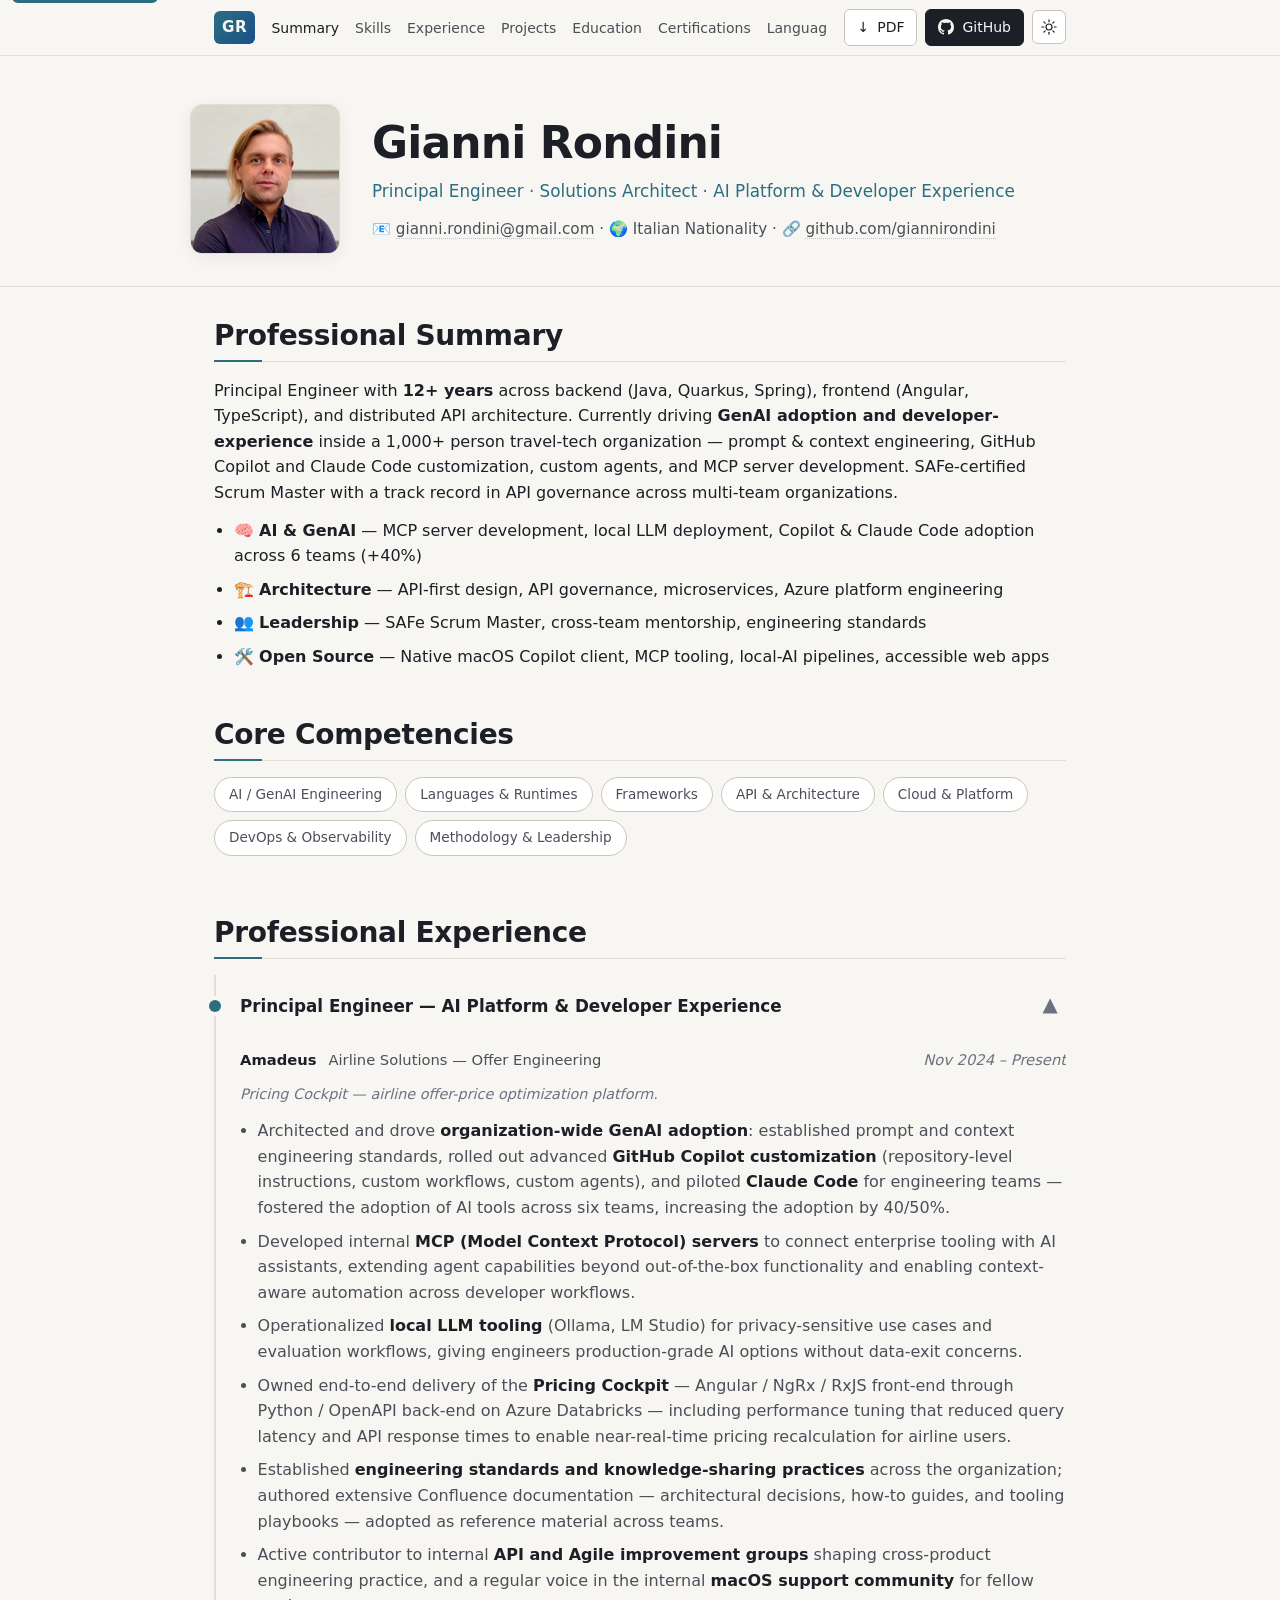
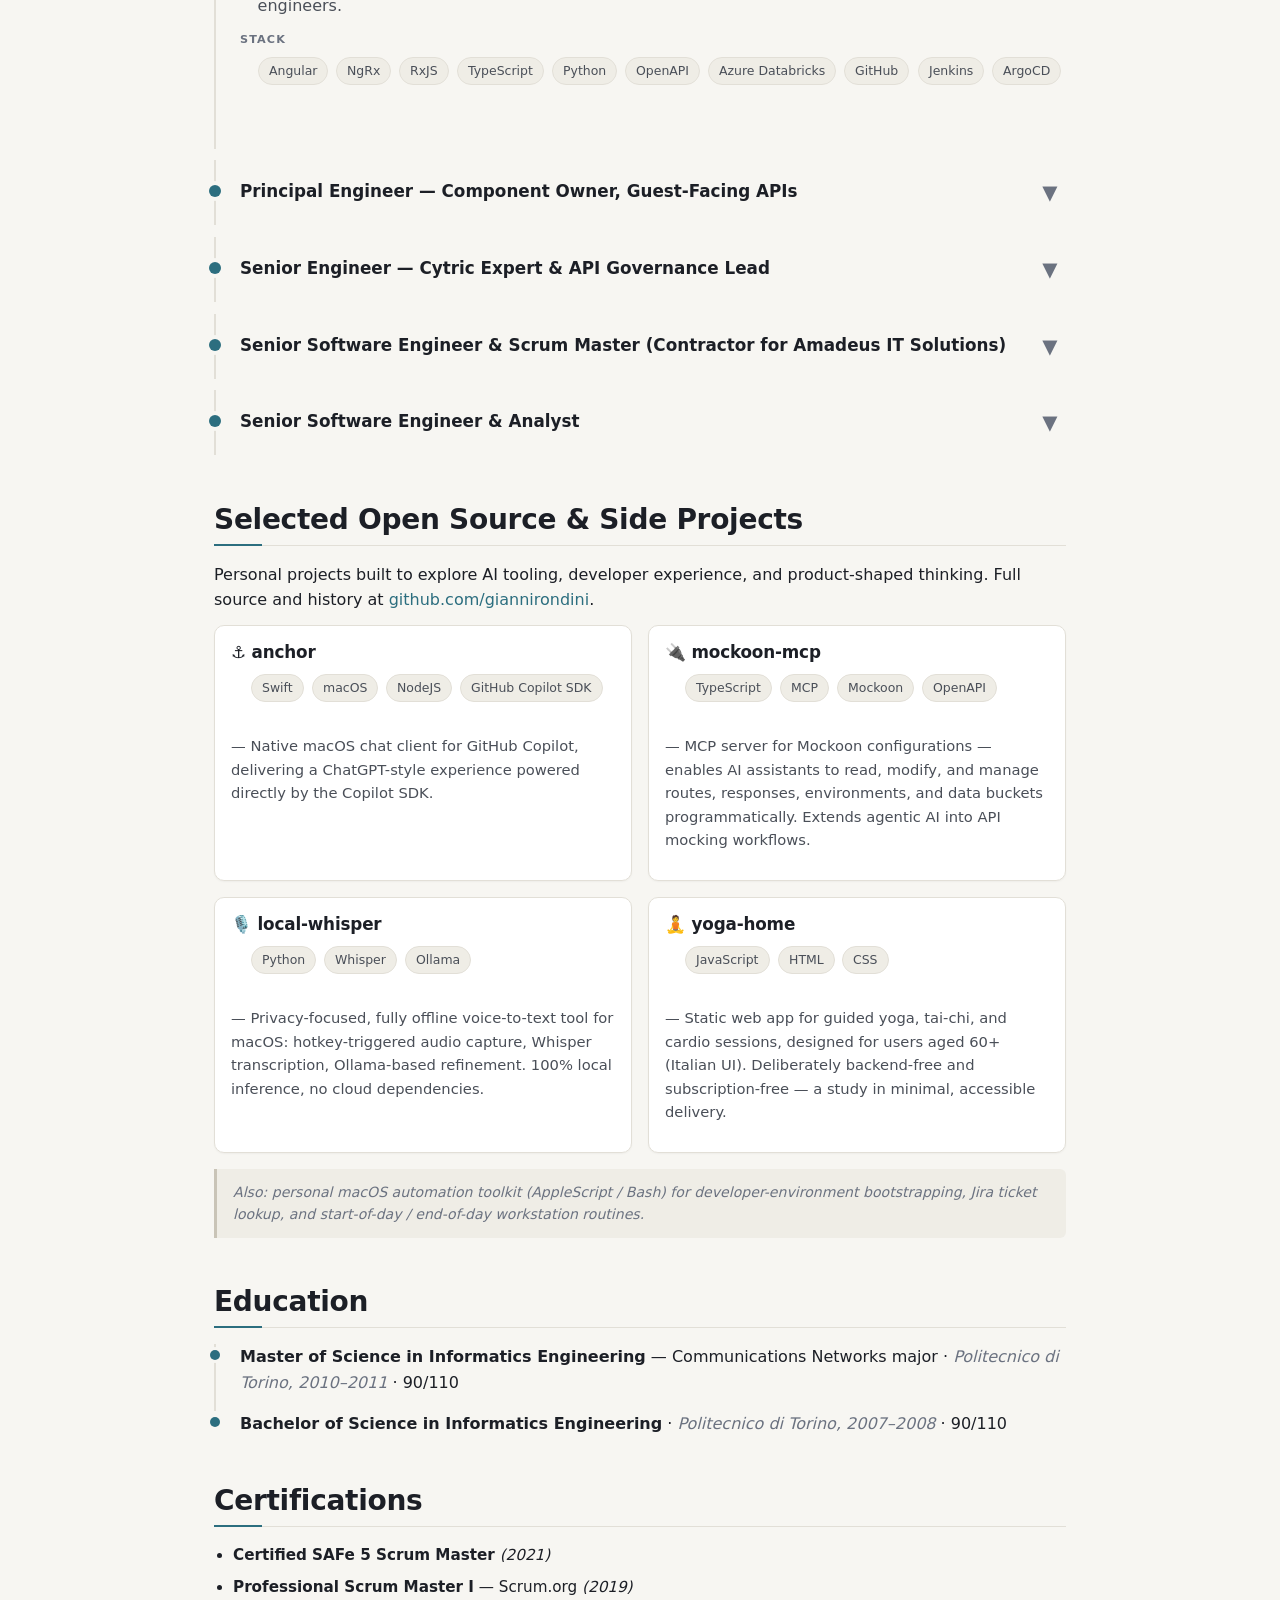
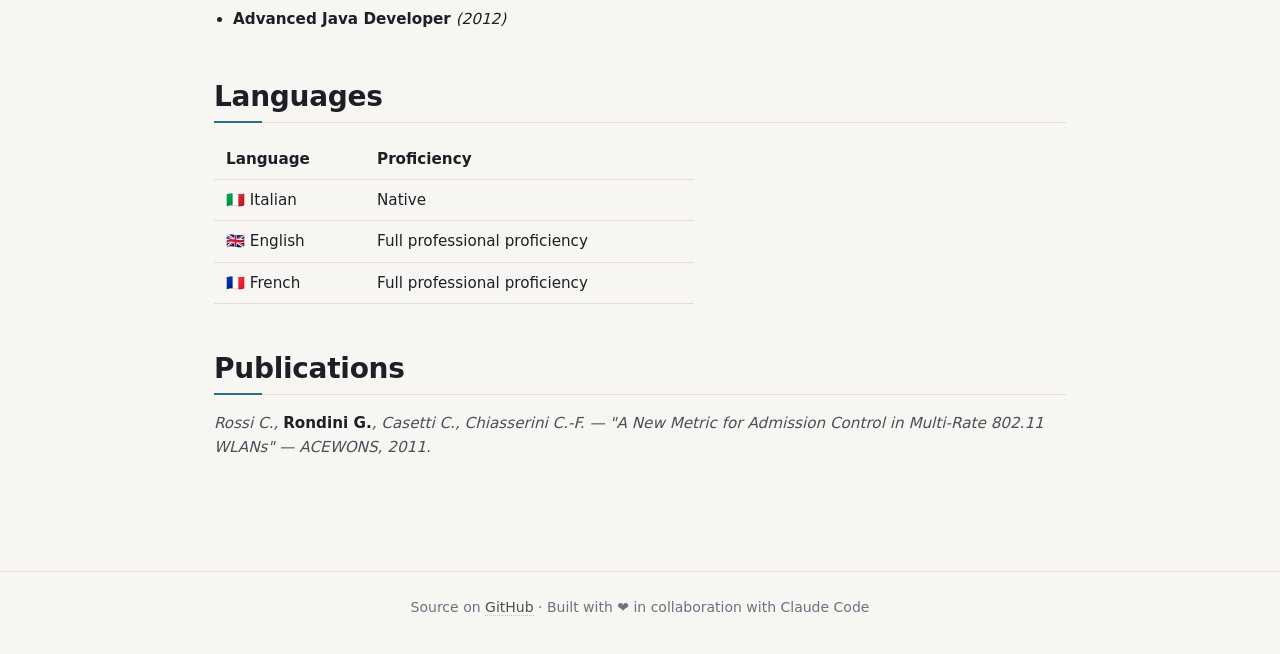
==== index.html @ d0dd5ae7 "feat(): initial commit for curriculum site" ====
<!DOCTYPE html>
<html lang="en" data-theme="light">
<head>
  <meta charset="UTF-8" />
  <meta name="viewport" content="width=device-width, initial-scale=1.0" />
  <meta name="description" content="Gianni Rondini — Principal Engineer, Solutions Architect, AI Platform & Developer Experience." />
  <title>Gianni Rondini — Principal Engineer</title>
  <link rel="icon" href="data:image/svg+xml,%3Csvg xmlns='http://www.w3.org/2000/svg' viewBox='0 0 32 32'%3E%3Cdefs%3E%3ClinearGradient id='g' x1='0' y1='0' x2='1' y2='1'%3E%3Cstop offset='0%25' stop-color='%232C6E7F'/%3E%3Cstop offset='100%25' stop-color='%231B4F8A'/%3E%3C/linearGradient%3E%3C/defs%3E%3Crect width='32' height='32' rx='6' fill='url(%23g)'/%3E%3Ctext x='50%25' y='56%25' dominant-baseline='middle' text-anchor='middle' font-family='system-ui, sans-serif' font-size='17' font-weight='600' fill='%23F7F6F2'%3EGR%3C/text%3E%3C/svg%3E" />
  <link rel="stylesheet" href="style.css" />
  <script src="vendor/marked.min.js" defer></script>
  <script src="main.js" type="module" defer></script>
</head>
<body>
  <a class="skip-link" href="#cv">Skip to content</a>

  <nav class="topnav" aria-label="Primary">
    <div class="topnav__inner">
      <a class="topnav__brand" href="#top" aria-label="Top of page">GR</a>
      <ul class="topnav__links" id="navLinks" role="list"></ul>
      <div class="topnav__actions">
        <a class="btn btn--ghost" id="downloadPdf" href="pdf/Gianni-Rondini-CV.pdf" download>
          <span aria-hidden="true">↓</span>
          <span>PDF</span>
        </a>
        <a class="btn btn--github" href="https://github.com/giannirondini" target="_blank" rel="noopener noreferrer" aria-label="GitHub profile">
          <svg viewBox="0 0 16 16" width="16" height="16" aria-hidden="true" focusable="false">
            <path fill="currentColor" d="M8 0C3.58 0 0 3.58 0 8a8 8 0 0 0 5.47 7.59c.4.07.55-.17.55-.38 0-.19-.01-.82-.01-1.49-2.01.37-2.53-.49-2.69-.94-.09-.23-.48-.94-.82-1.13-.28-.15-.68-.52-.01-.53.63-.01 1.08.58 1.23.82.72 1.21 1.87.87 2.33.66.07-.52.28-.87.51-1.07-1.78-.2-3.64-.89-3.64-3.95 0-.87.31-1.59.82-2.15-.08-.2-.36-1.02.08-2.12 0 0 .67-.21 2.2.82.64-.18 1.32-.27 2-.27.68 0 1.36.09 2 .27 1.53-1.04 2.2-.82 2.2-.82.44 1.1.16 1.92.08 2.12.51.56.82 1.27.82 2.15 0 3.07-1.87 3.75-3.65 3.95.29.25.54.73.54 1.48 0 1.07-.01 1.93-.01 2.2 0 .21.15.46.55.38A8.012 8.012 0 0 0 16 8c0-4.42-3.58-8-8-8z"/>
          </svg>
          <span>GitHub</span>
        </a>
        <button class="btn btn--icon" id="themeToggle" type="button" aria-label="Toggle dark mode" aria-pressed="false">
          <svg class="icon icon--sun" viewBox="0 0 24 24" width="18" height="18" aria-hidden="true" focusable="false">
            <circle cx="12" cy="12" r="4" fill="none" stroke="currentColor" stroke-width="1.6"/>
            <g stroke="currentColor" stroke-width="1.6" stroke-linecap="round">
              <line x1="12" y1="2.5" x2="12" y2="5"/>
              <line x1="12" y1="19" x2="12" y2="21.5"/>
              <line x1="2.5" y1="12" x2="5" y2="12"/>
              <line x1="19" y1="12" x2="21.5" y2="12"/>
              <line x1="5.2" y1="5.2" x2="6.9" y2="6.9"/>
              <line x1="17.1" y1="17.1" x2="18.8" y2="18.8"/>
              <line x1="5.2" y1="18.8" x2="6.9" y2="17.1"/>
              <line x1="17.1" y1="6.9" x2="18.8" y2="5.2"/>
            </g>
          </svg>
          <svg class="icon icon--moon" viewBox="0 0 24 24" width="18" height="18" aria-hidden="true" focusable="false">
            <path fill="none" stroke="currentColor" stroke-width="1.6" stroke-linejoin="round" d="M20.5 14.5A8 8 0 0 1 9.5 3.5a8.5 8.5 0 1 0 11 11z"/>
          </svg>
        </button>
      </div>
    </div>
  </nav>

  <header class="hero" id="top">
    <div class="hero__inner">
      <div class="hero__photo">
        <img src="assets/me.jpg" alt="Portrait of Gianni Rondini" width="240" height="240" />
      </div>
      <div class="hero__text">
        <h1 class="hero__name" id="heroName">Gianni Rondini</h1>
        <p class="hero__title" id="heroTitle"></p>
        <p class="hero__contacts" id="heroContacts"></p>
      </div>
    </div>
  </header>

  <main id="cv" class="cv" aria-busy="true">
    <p class="cv__loading">Loading CV…</p>
  </main>

  <footer class="footer">
    <p>
      Source on
      <a href="https://github.com/giannirondini/curriculum" target="_blank" rel="noopener noreferrer">GitHub</a>
       · Built with ❤️ in collaboration with Claude Code
    </p>
  </footer>
</body>
</html>
---- style.css ----
/* =====================================================================
   Tokens
   ===================================================================== */
:root {
  --bg: #F7F6F2;
  --bg-elev: #FFFFFF;
  --bg-soft: #EFEDE6;
  --text: #1C1F26;
  --text-muted: #6B7280;
  --text-soft: #4A4F58;
  --accent: #2C6E7F;
  --accent-soft: #DDE9EC;
  --border: #E2DFD7;
  --border-strong: #C9C4B7;
  --shadow-sm: 0 1px 2px rgba(28, 31, 38, 0.04);
  --shadow-md: 0 4px 16px rgba(28, 31, 38, 0.06);

  --radius-sm: 6px;
  --radius-md: 10px;
  --radius-lg: 14px;
  --radius-photo: 12px;

  --space-1: 4px;
  --space-2: 8px;
  --space-3: 12px;
  --space-4: 16px;
  --space-5: 24px;
  --space-6: 32px;
  --space-7: 48px;
  --space-8: 64px;

  --font-sans: ui-sans-serif, system-ui, -apple-system, "Segoe UI", Roboto, "Helvetica Neue", Arial, sans-serif;
  --font-mono: ui-monospace, "SF Mono", "JetBrains Mono", Menlo, Consolas, monospace;

  --measure: 68ch;
  --content-max: 900px;
  --nav-height: 56px;

  --motion-distance: 12px;
  --motion-duration: 480ms;
  --motion-ease: cubic-bezier(0.22, 1, 0.36, 1);

  --brand-gradient: linear-gradient(135deg, #2C6E7F 0%, #1B4F8A 100%);
}

[data-theme="dark"] {
  --bg: #14181F;
  --bg-elev: #1C2129;
  --bg-soft: #20262F;
  --text: #E8E6E0;
  --text-muted: #8C95A3;
  --text-soft: #B5BAC2;
  --accent: #3FA0B8;
  --accent-soft: #1E3A42;
  --border: #2A3038;
  --border-strong: #3A4150;
  --shadow-sm: 0 1px 2px rgba(0, 0, 0, 0.3);
  --shadow-md: 0 4px 16px rgba(0, 0, 0, 0.35);

  --brand-gradient: linear-gradient(135deg, #3FA0B8 0%, #2D5FA8 100%);
}

/* =====================================================================
   Reset & base
   ===================================================================== */
*,
*::before,
*::after {
  box-sizing: border-box;
}

html {
  scroll-behavior: smooth;
  scroll-padding-top: calc(var(--nav-height) + var(--space-3));
}

body {
  margin: 0;
  background: var(--bg);
  color: var(--text);
  font-family: var(--font-sans);
  font-size: 16px;
  line-height: 1.6;
  -webkit-font-smoothing: antialiased;
  text-rendering: optimizeLegibility;
}

img {
  max-width: 100%;
  height: auto;
  display: block;
}

a {
  color: var(--accent);
  text-decoration: none;
  border-bottom: 1px solid transparent;
  transition: border-color 160ms ease, color 160ms ease;
}

a:hover {
  border-bottom-color: var(--accent);
}

a:focus-visible,
button:focus-visible {
  outline: 2px solid var(--accent);
  outline-offset: 3px;
  border-radius: 3px;
}

h1, h2, h3, h4 {
  font-weight: 650;
  line-height: 1.2;
  letter-spacing: -0.01em;
  color: var(--text);
  margin: 0;
}

h2 { font-size: clamp(1.4rem, 1.1rem + 1vw, 1.75rem); }
h3 { font-size: clamp(1.1rem, 1rem + 0.4vw, 1.25rem); }

p { margin: 0 0 var(--space-3); }

code {
  font-family: var(--font-mono);
  font-size: 0.9em;
  background: var(--bg-soft);
  padding: 1px 5px;
  border-radius: 4px;
}

hr {
  border: 0;
  border-top: 1px solid var(--border);
  margin: var(--space-6) 0;
}

.skip-link {
  position: absolute;
  top: -40px;
  left: var(--space-3);
  background: var(--accent);
  color: var(--bg-elev);
  padding: var(--space-2) var(--space-3);
  border-radius: var(--radius-sm);
  z-index: 1000;
}

.skip-link:focus {
  top: var(--space-2);
}

/* =====================================================================
   Buttons
   ===================================================================== */
.btn {
  display: inline-flex;
  align-items: center;
  gap: var(--space-2);
  padding: 6px 12px;
  font: inherit;
  font-size: 0.875rem;
  font-weight: 500;
  border-radius: var(--radius-sm);
  border: 1px solid var(--border-strong);
  background: var(--bg-elev);
  color: var(--text);
  cursor: pointer;
  transition: background 160ms ease, border-color 160ms ease, color 160ms ease;
}

.btn:hover {
  border-color: var(--accent);
  color: var(--accent);
  border-bottom-color: var(--accent);
}

.btn--github {
  background: var(--text);
  color: var(--bg);
  border-color: var(--text);
}

.btn--github:hover {
  background: var(--accent);
  border-color: var(--accent);
  color: var(--bg-elev);
}

.btn--icon {
  padding: 6px;
  width: 34px;
  height: 34px;
  justify-content: center;
}

.btn--icon .icon--moon { display: none; }
[data-theme="dark"] .btn--icon .icon--sun { display: none; }
[data-theme="dark"] .btn--icon .icon--moon { display: block; }

/* =====================================================================
   Top nav
   ===================================================================== */
.topnav {
  position: sticky;
  top: 0;
  z-index: 100;
  background: color-mix(in srgb, var(--bg) 88%, transparent);
  backdrop-filter: saturate(140%) blur(10px);
  -webkit-backdrop-filter: saturate(140%) blur(10px);
  border-bottom: 1px solid var(--border);
  height: var(--nav-height);
}

.topnav__inner {
  max-width: var(--content-max);
  margin: 0 auto;
  padding: 0 var(--space-5);
  height: 100%;
  display: flex;
  align-items: center;
  gap: var(--space-4);
}

.topnav__brand {
  font-weight: 700;
  font-size: 0.95rem;
  letter-spacing: 0.04em;
  color: var(--text);
  border-bottom: none;
  padding: 4px 8px;
  border-radius: var(--radius-sm);
  background: var(--brand-gradient);
  color: var(--bg);
}

.topnav__brand:hover {
  border-bottom: none;
  background: var(--text);
  color: var(--bg);
}

.topnav__links {
  list-style: none;
  display: flex;
  gap: var(--space-4);
  margin: 0;
  padding: 0;
  flex: 1;
  overflow-x: auto;
  scrollbar-width: none;
}

.topnav__links::-webkit-scrollbar { display: none; }

.topnav__links a {
  color: var(--text-soft);
  font-size: 0.875rem;
  font-weight: 500;
  white-space: nowrap;
  border-bottom: 2px solid transparent;
  padding: 4px 0;
}

.topnav__links a.is-active,
.topnav__links a:hover {
  color: var(--text);
  border-bottom-color: var(--accent);
}

.topnav__actions {
  display: flex;
  align-items: center;
  gap: var(--space-2);
}

@media (max-width: 720px) {
  .topnav__links { display: none; }
}

/* =====================================================================
   Hero
   ===================================================================== */
.hero {
  padding: var(--space-7) var(--space-5) var(--space-6);
  border-bottom: 1px solid var(--border);
}

.hero__inner {
  max-width: var(--content-max);
  margin: 0 auto;
  display: flex;
  flex-direction: column;
  gap: var(--space-5);
  align-items: flex-start;
}

.hero__photo {
  flex-shrink: 0;
}

.hero__photo img {
  width: 120px;
  height: 120px;
  object-fit: cover;
  border-radius: var(--radius-photo);
  box-shadow: var(--shadow-md);
  border: 1px solid var(--border);
}

.hero__name {
  font-size: clamp(2rem, 1.4rem + 2.4vw, 2.75rem);
  font-weight: 700;
  letter-spacing: -0.02em;
  margin: 0 0 var(--space-2);
}

.hero__title {
  font-size: 1.05rem;
  font-weight: 500;
  color: var(--accent);
  margin: 0 0 var(--space-3);
}

.hero__contacts {
  font-size: 0.95rem;
  color: var(--text-soft);
  margin: 0;
}

.hero__contacts a {
  color: var(--text-soft);
  border-bottom: 1px dotted var(--border-strong);
}

.hero__contacts a:hover {
  color: var(--accent);
  border-bottom-color: var(--accent);
}

@media (min-width: 720px) {
  .hero__inner {
    flex-direction: row;
    gap: var(--space-6);
    align-items: center;
  }
  .hero__photo img {
    width: 150px;
    height: 150px;
  }
}

/* =====================================================================
   CV main content
   ===================================================================== */
.cv {
  max-width: var(--content-max);
  margin: 0 auto;
  padding: var(--space-6) var(--space-5) var(--space-8);
}

.cv__loading,
.cv__error {
  color: var(--text-muted);
  font-style: italic;
}

.cv__error {
  color: #B23A3A;
}

.cv section {
  margin: 0 0 var(--space-7);
  scroll-margin-top: calc(var(--nav-height) + var(--space-4));
}

.cv section > h2 {
  position: relative;
  margin: 0 0 var(--space-4);
  padding-bottom: var(--space-2);
  border-bottom: 1px solid var(--border);
}

.cv section > h2::after {
  content: "";
  position: absolute;
  left: 0;
  bottom: -1px;
  width: 48px;
  height: 2px;
  background: var(--accent);
}

.cv ul {
  padding-left: 1.25em;
  margin: 0 0 var(--space-3);
}

.cv li {
  margin: 0 0 var(--space-2);
}

.cv table {
  width: 100%;
  border-collapse: collapse;
  font-size: 0.95rem;
  margin: 0 0 var(--space-4);
}

.cv th,
.cv td {
  text-align: left;
  vertical-align: top;
  padding: var(--space-2) var(--space-3);
  border-bottom: 1px solid var(--border);
}

.cv th {
  font-weight: 600;
  color: var(--text);
  white-space: nowrap;
}

/* =====================================================================
   Footer
   ===================================================================== */
.footer {
  border-top: 1px solid var(--border);
  padding: var(--space-5) var(--space-5);
  text-align: center;
  color: var(--text-muted);
  font-size: 0.875rem;
}

.footer a {
  color: var(--text-soft);
  border-bottom: 1px dotted var(--border-strong);
}

.footer a:hover {
  color: var(--accent);
  border-bottom-color: var(--accent);
}

/* =====================================================================
   Section: Experience — timeline + collapsible jobs
   ===================================================================== */
#professional-experience .job {
  position: relative;
  margin: 0 0 var(--space-3);
  padding-left: var(--space-5);
  border-left: 2px solid var(--border);
}



#professional-experience .job::before {
  content: "";
  position: absolute;
  left: -7px;
  top: 25px;
  width: 12px;
  height: 12px;
  border-radius: 50%;
  background: var(--accent);
  box-shadow: 0 0 0 4px var(--bg);
  z-index: 1;
}

.job__header {
  display: flex;
  align-items: center;
  justify-content: space-between;
  gap: var(--space-3);
  width: 100%;
  background: transparent;
  border: 0;
  padding: var(--space-2) 0;
  font: inherit;
  text-align: left;
  color: var(--text);
  cursor: pointer;
  border-radius: var(--radius-sm);
}

.job__header:hover .job__title {
  color: var(--accent);
}

.job__title {
  font-size: 1.05rem;
  font-weight: 650;
  line-height: 1.3;
  transition: color 160ms ease;
}

.job__caret {
  display: inline-flex;
  align-items: center;
  justify-content: center;
  flex-shrink: 0;
  color: var(--text-muted);
  font-size: 1.9rem;
  min-width: 32px;
  min-height: 32px;
  transition: transform 220ms var(--motion-ease), color 160ms ease;
}

.job__header:hover .job__caret {
  color: var(--accent);
}

.job[aria-expanded="true"] .job__caret {
  transform: rotate(180deg);
}

.job__body {
  overflow: hidden;
  max-height: 0;
  opacity: 0;
  transition: max-height 280ms var(--motion-ease), opacity 200ms ease;
}

.job[aria-expanded="true"] .job__body {
  max-height: 4000px;
  opacity: 1;
  transition: max-height 480ms var(--motion-ease), opacity 280ms ease 80ms;
}

.job__meta {
  display: flex;
  flex-wrap: wrap;
  align-items: baseline;
  gap: var(--space-1) var(--space-3);
  font-size: 0.92rem;
  color: var(--text-soft);
  margin: var(--space-2) 0 var(--space-3);
}

.job__company {
  font-weight: 650;
  color: var(--text);
}

.job__team {
  color: var(--text-soft);
}

.job__dates {
  font-style: italic;
  color: var(--text-muted);
  margin-left: auto;
}

.job__descriptor {
  font-size: 0.9rem;
  color: var(--text-muted);
  margin: 0 0 var(--space-3);
}

.job__body ul {
  margin: 0 0 var(--space-3);
  padding-left: 1.1em;
}

.job__body li {
  margin: 0 0 var(--space-2);
  color: var(--text-soft);
}

.job__body li strong {
  color: var(--text);
}

.job__stack {
  margin: var(--space-3) 0 0;
  display: flex;
  flex-wrap: wrap;
  gap: var(--space-2);
  align-items: center;
}

.job__stack-label {
  font-size: 0.7rem;
  font-weight: 700;
  letter-spacing: 0.1em;
  text-transform: uppercase;
  color: var(--text-muted);
}

@media (max-width: 540px) {
  .job__dates {
    margin-left: 0;
    width: 100%;
  }
}

/* =====================================================================
   Chips
   ===================================================================== */
.chips {
  list-style: none;
  padding: 0;
  margin: 0;
  display: flex;
  flex-wrap: wrap;
  gap: var(--space-2);
}

.chip {
  display: inline-block;
  padding: 3px 10px;
  font-size: 0.78rem;
  background: var(--bg-soft);
  color: var(--text-soft);
  border: 1px solid var(--border);
  border-radius: 100px;
  white-space: nowrap;
  transition:
    background 180ms ease,
    color 180ms ease,
    border-color 180ms ease,
    opacity 220ms ease,
    transform 220ms var(--motion-ease);
}

.chip.is-highlighted {
  background: var(--accent);
  color: var(--bg-elev);
  border-color: var(--accent);
  transform: translateY(-1px);
  box-shadow: 0 2px 6px color-mix(in srgb, var(--accent) 40%, transparent);
}

.chip.is-dimmed {
  opacity: 0.32;
}

/* =====================================================================
   Section: Skills (Core Competencies)
   ===================================================================== */
.skills__categories {
  display: flex;
  flex-wrap: wrap;
  gap: var(--space-2);
  margin: 0 0 var(--space-3);
}

.skills.has-active-group .skills__categories {
  margin: 0 0 var(--space-5);
  padding-bottom: var(--space-4);
  border-bottom: 1px dashed var(--border);
}

.cat-chip {
  font: inherit;
  font-size: 0.85rem;
  font-weight: 500;
  padding: 6px 14px;
  border-radius: 100px;
  background: var(--bg-elev);
  color: var(--text-soft);
  border: 1px solid var(--border-strong);
  cursor: pointer;
  transition:
    background 160ms ease,
    color 160ms ease,
    border-color 160ms ease,
    transform 160ms var(--motion-ease);
}

.cat-chip:hover {
  border-color: var(--accent);
  color: var(--accent);
  transform: translateY(-1px);
}

.cat-chip.is-active {
  background: var(--accent);
  color: var(--bg-elev);
  border-color: var(--accent);
}

.skills__groups {
  display: flex;
  flex-direction: column;
  gap: var(--space-4);
}

.skill-group {
  display: none;
}

.skill-group.is-shown {
  display: block;
}

@media (prefers-reduced-motion: no-preference) {
  .skill-group.is-shown {
    animation: skillGroupReveal 220ms var(--motion-ease) both;
  }

  @keyframes skillGroupReveal {
    from { opacity: 0; transform: translateY(6px); }
    to   { opacity: 1; transform: translateY(0); }
  }
}

.skill-group__name {
  font-size: 0.78rem;
  font-weight: 700;
  letter-spacing: 0.08em;
  color: var(--text-muted);
  text-transform: uppercase;
  margin: 0 0 var(--space-2);
}

/* =====================================================================
   Section: Projects
   ===================================================================== */
.projects {
  display: grid;
  grid-template-columns: 1fr;
  gap: var(--space-4);
}

@media (min-width: 720px) {
  .projects {
    grid-template-columns: 1fr 1fr;
  }
}

.project {
  background: var(--bg-elev);
  border: 1px solid var(--border);
  border-radius: var(--radius-md);
  padding: var(--space-4);
  box-shadow: var(--shadow-sm);
  display: flex;
  flex-direction: column;
  gap: var(--space-3);
  transition:
    border-color 200ms ease,
    transform 220ms var(--motion-ease),
    box-shadow 220ms ease;
}

.project:hover {
  border-color: var(--accent);
  transform: translateY(-2px);
  box-shadow: var(--shadow-md);
}

.project__name {
  margin: 0;
  font-size: 1.05rem;
}

.project__name a {
  color: var(--text);
  border-bottom: 1px solid transparent;
}

.project__name a:hover {
  color: var(--accent);
  border-bottom-color: var(--accent);
}

.chips--project {
  margin: 0;
}

.project__desc {
  font-size: 0.92rem;
  color: var(--text-soft);
  margin: 0;
}

.projects__footnote {
  margin-top: var(--space-4);
  font-size: 0.88rem;
  color: var(--text-muted);
  padding: var(--space-3) var(--space-4);
  background: var(--bg-soft);
  border-left: 3px solid var(--border-strong);
  border-radius: 0 var(--radius-sm) var(--radius-sm) 0;
}

/* =====================================================================
   Section: Education — timeline
   ===================================================================== */
.edu-list {
  display: flex;
  flex-direction: column;
}

.edu-entry {
  position: relative;
  padding-left: var(--space-5);
  padding-bottom: var(--space-4);
  border-left: 2px solid var(--border);
}

.edu-entry:last-child {
  border-left-color: transparent;
  padding-bottom: 0;
}

.edu-entry::before {
  content: "";
  position: absolute;
  left: -6px;
  top: 6px;
  width: 10px;
  height: 10px;
  border-radius: 50%;
  background: var(--accent);
  box-shadow: 0 0 0 3px var(--bg);
}

.edu-entry strong {
  color: var(--text);
}

.edu-entry em {
  color: var(--text-muted);
}

/* =====================================================================
   Section: Languages, Certifications, Publications — light styling
   ===================================================================== */
#languages table {
  max-width: 480px;
}

#certifications ul,
#publications {
  font-size: 0.95rem;
}

#publications p {
  color: var(--text-soft);
  font-style: italic;
}

#publications strong {
  color: var(--text);
  font-style: normal;
}

/* =====================================================================
   Reveal animations
   ===================================================================== */
@media (prefers-reduced-motion: no-preference) {
  .is-offscreen {
    opacity: 0;
    transform: translateY(var(--motion-distance));
    will-change: opacity, transform;
  }

  .is-offscreen.is-visible {
    opacity: 1;
    transform: translateY(0);
    transition:
      opacity var(--motion-duration) var(--motion-ease),
      transform var(--motion-duration) var(--motion-ease);
  }

  /* Hero stagger — pure CSS, runs once on first paint */
  .hero__photo,
  .hero__text > * {
    animation: heroFadeIn 600ms var(--motion-ease) backwards;
  }
  .hero__photo {
    animation-delay: 0ms;
  }
  .hero__text > *:nth-child(1) {
    animation-delay: 80ms;
  }
  .hero__text > *:nth-child(2) {
    animation-delay: 160ms;
  }
  .hero__text > *:nth-child(3) {
    animation-delay: 240ms;
  }

  @keyframes heroFadeIn {
    from {
      opacity: 0;
      transform: translateY(var(--motion-distance));
    }
    to {
      opacity: 1;
      transform: translateY(0);
    }
  }
}

/* =====================================================================
   Print
   ===================================================================== */
@media print {
  :root {
    --bg: #ffffff;
    --bg-elev: #ffffff;
    --bg-soft: #f4f4f2;
    --text: #000000;
    --text-soft: #1a1a1a;
    --text-muted: #555555;
    --accent: #2c6e7f;
    --border: #dddddd;
    --border-strong: #bbbbbb;
    --shadow-sm: none;
    --shadow-md: none;
  }

  html {
    scroll-behavior: auto;
  }

  body {
    font-size: 10.5pt;
    background: #fff;
  }

  .topnav,
  .footer,
  .skip-link,
  .job__caret,
  .skills__categories {
    display: none !important;
  }

  /* Force-show all skill groups for print */
  .skill-group {
    display: block !important;
  }

  .hero {
    padding: 0 0 var(--space-3);
    border-bottom: 1px solid var(--border);
  }

  .hero__inner {
    flex-direction: row !important;
    align-items: center;
    gap: var(--space-4);
  }

  .hero__photo img {
    width: 90px;
    height: 90px;
  }

  .cv {
    padding: var(--space-4) 0 0;
    max-width: none;
  }

  .cv section {
    margin-bottom: var(--space-4);
    page-break-inside: avoid;
  }

  /* Force-expand every job for print */
  .job,
  #professional-experience .job {
    border-left: 0 !important;
    padding-left: 0 !important;
    margin: 0 0 var(--space-3) !important;
    page-break-inside: avoid;
  }

  .job::before {
    display: none !important;
  }

  .job__body {
    max-height: none !important;
    opacity: 1 !important;
    overflow: visible !important;
  }

  .projects {
    grid-template-columns: 1fr 1fr;
    gap: var(--space-3);
  }

  .project {
    padding: var(--space-3);
    box-shadow: none;
    page-break-inside: avoid;
  }

  .edu-entry {
    border-left: 0 !important;
    padding-left: 0 !important;
  }

  .edu-entry::before {
    display: none !important;
  }

  .chip {
    background: transparent;
    border-color: var(--border);
    color: var(--text-soft);
  }

  /* Disable all reveal animation states for print */
  .is-offscreen,
  .is-hero-stagger,
  .hero__photo,
  .hero__text > * {
    opacity: 1 !important;
    transform: none !important;
    animation: none !important;
  }

  a {
    color: inherit;
    text-decoration: none;
    border-bottom: none;
  }
}
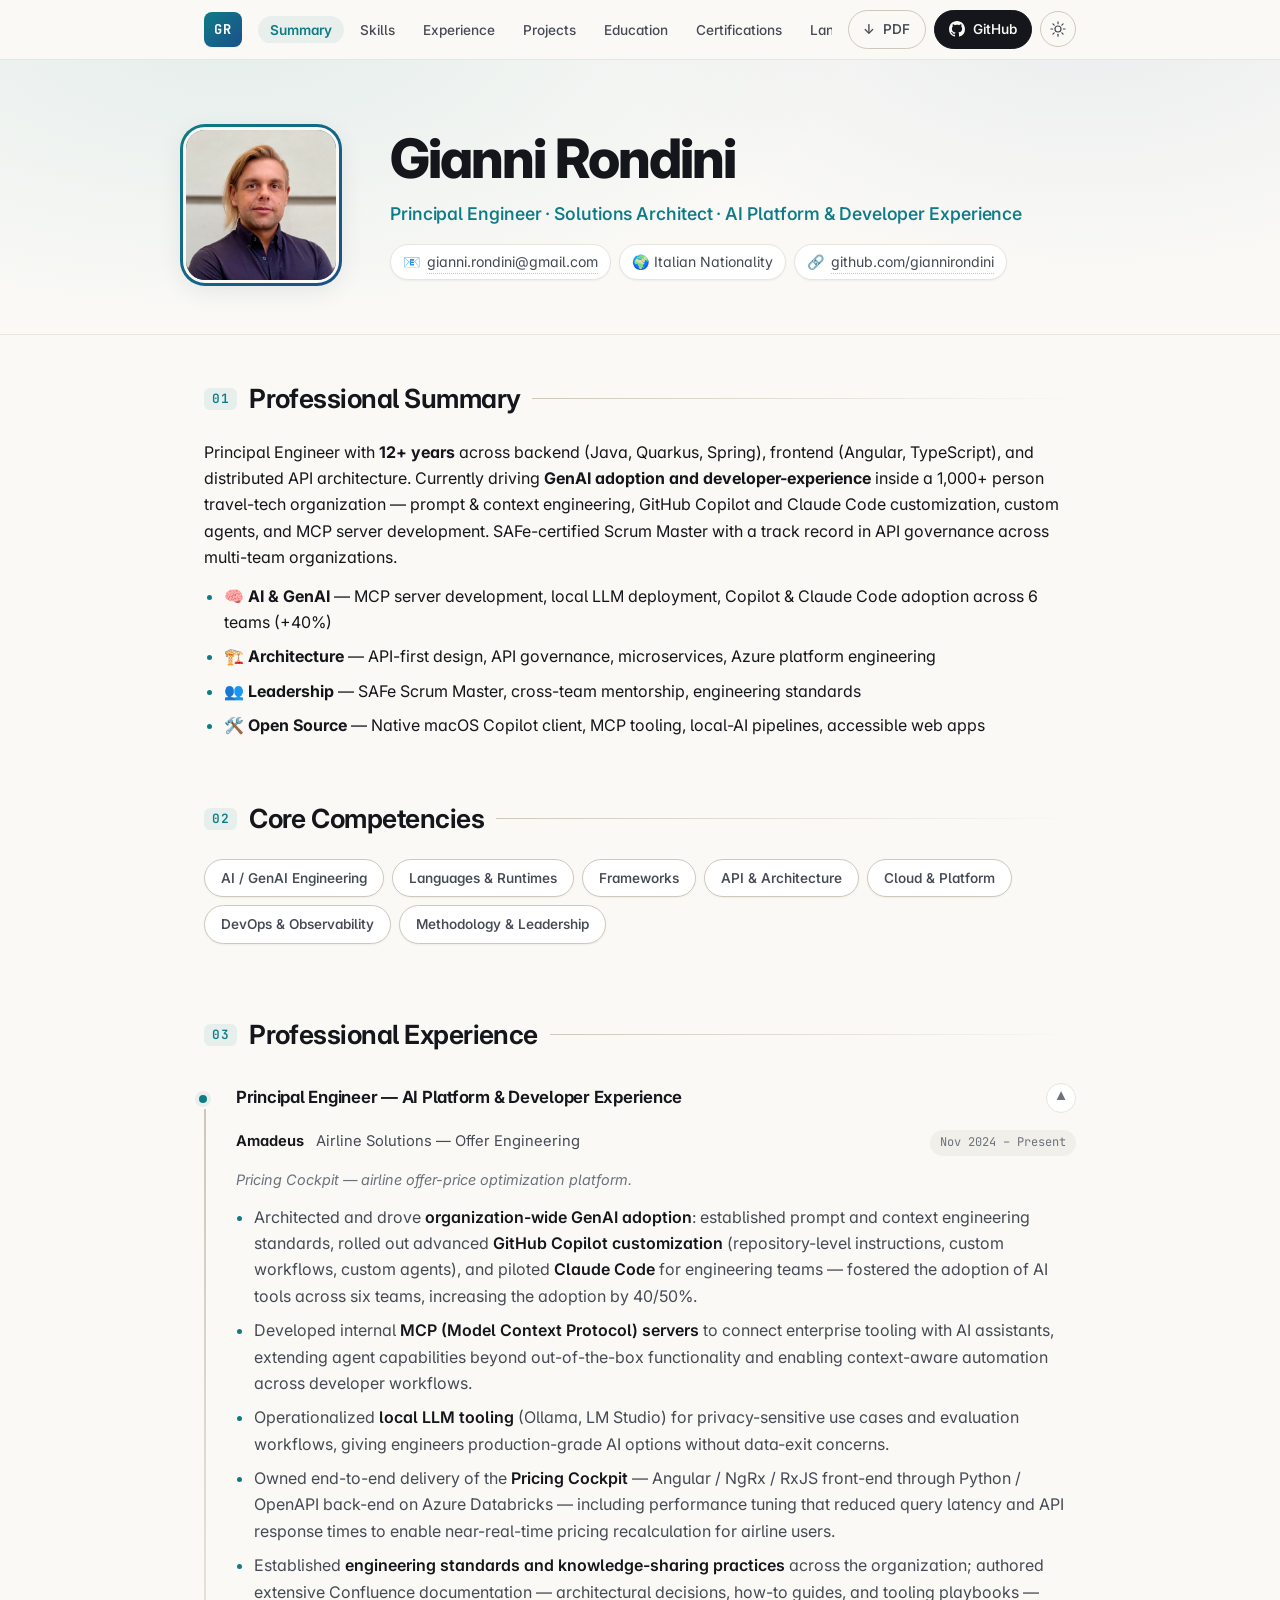
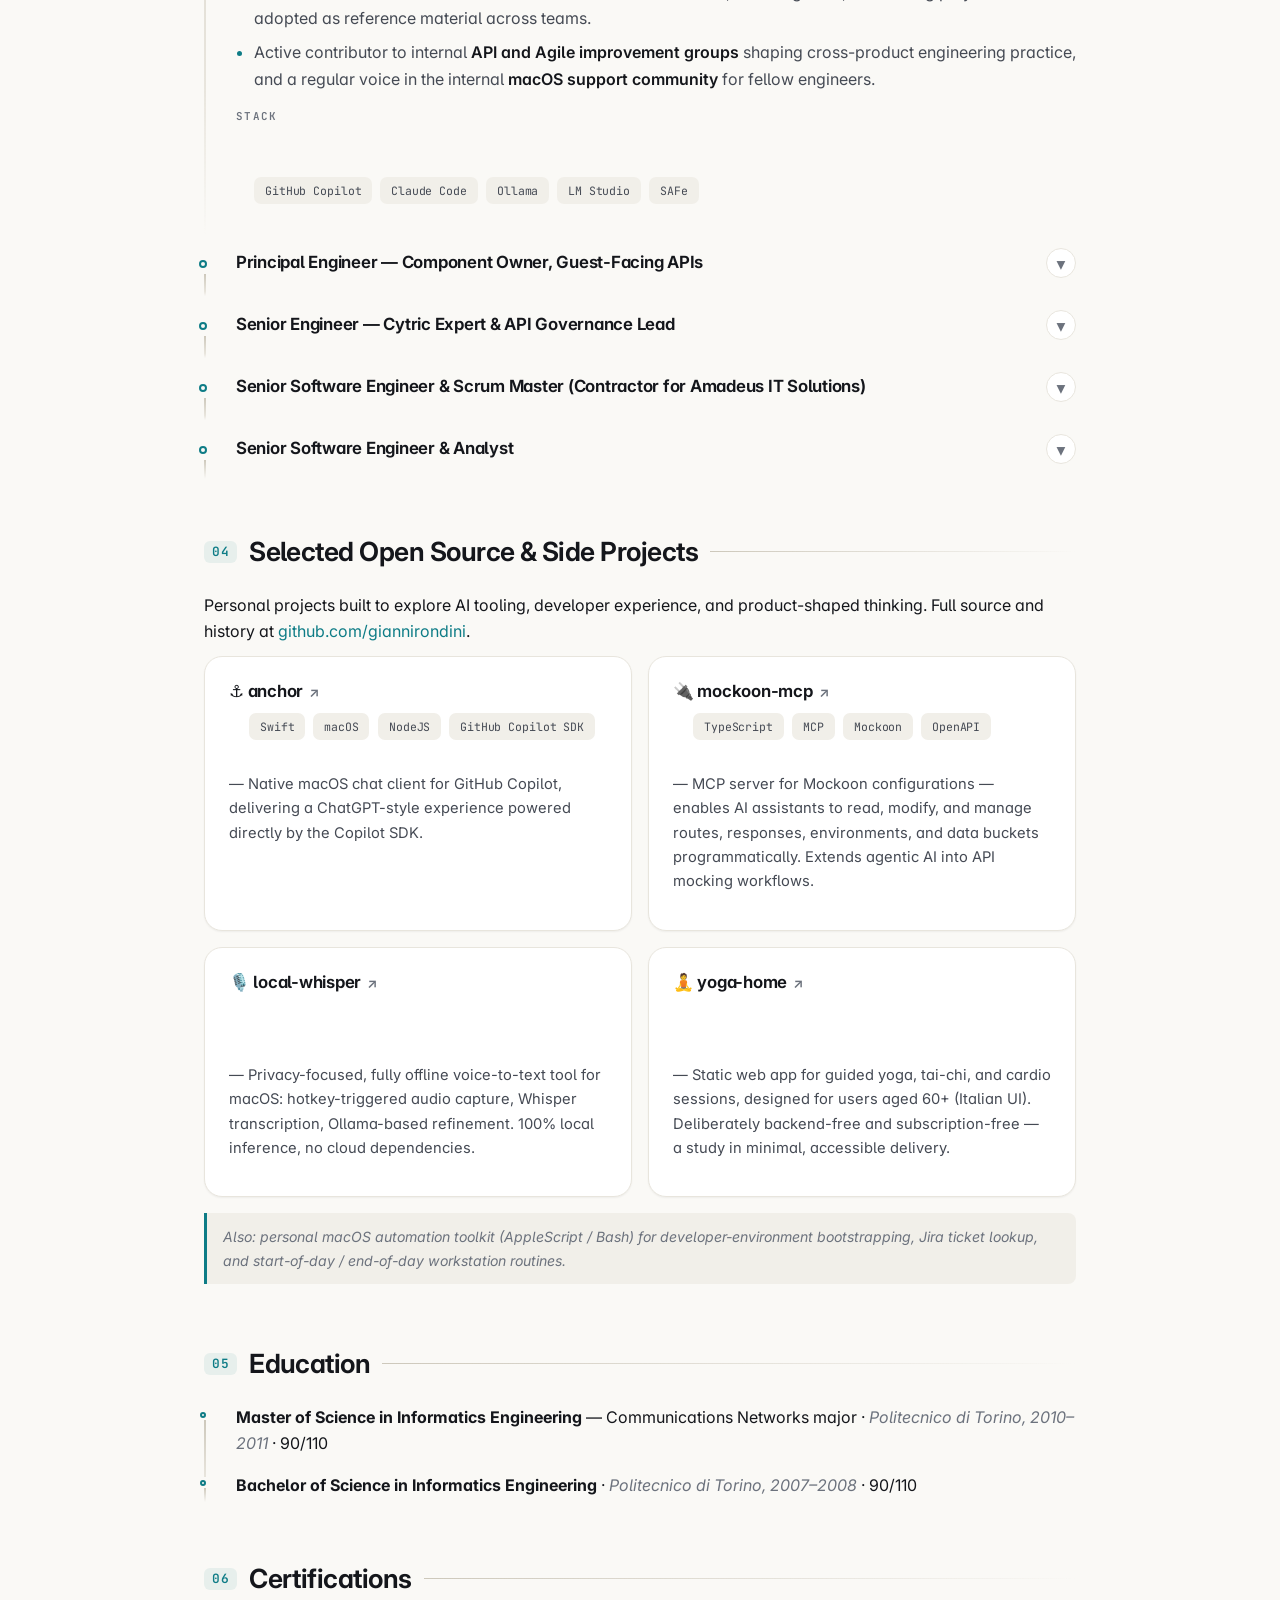
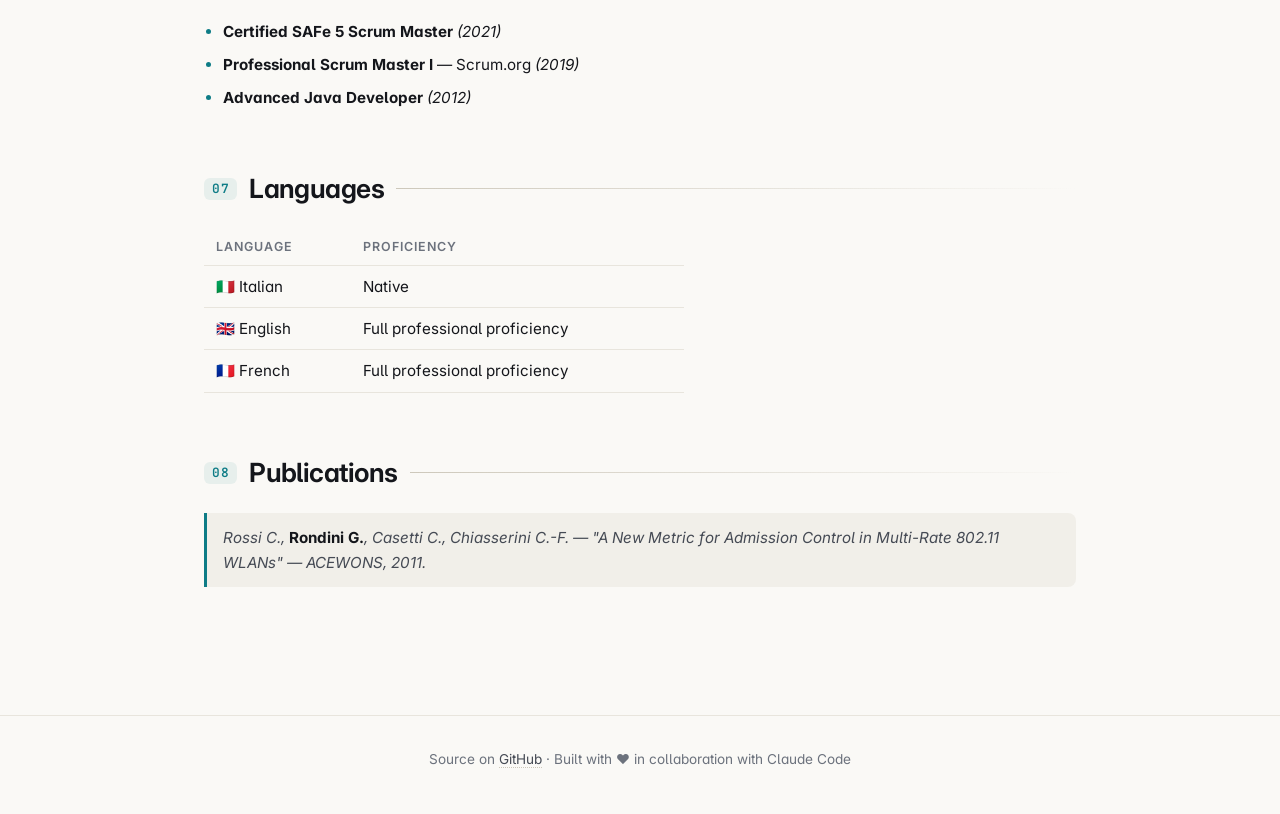
==== commit 1fc6444b: "feat(): visual revamp — modern minimal restyle - Typography: Inter (body/headings) + JetBrains Mono " ====
--- a/index.html
+++ b/index.html
@@ -6,6 +6,9 @@
   <meta name="description" content="Gianni Rondini — Principal Engineer, Solutions Architect, AI Platform & Developer Experience." />
   <title>Gianni Rondini — Principal Engineer</title>
   <link rel="icon" href="data:image/svg+xml,%3Csvg xmlns='http://www.w3.org/2000/svg' viewBox='0 0 32 32'%3E%3Cdefs%3E%3ClinearGradient id='g' x1='0' y1='0' x2='1' y2='1'%3E%3Cstop offset='0%25' stop-color='%232C6E7F'/%3E%3Cstop offset='100%25' stop-color='%231B4F8A'/%3E%3C/linearGradient%3E%3C/defs%3E%3Crect width='32' height='32' rx='6' fill='url(%23g)'/%3E%3Ctext x='50%25' y='56%25' dominant-baseline='middle' text-anchor='middle' font-family='system-ui, sans-serif' font-size='17' font-weight='600' fill='%23F7F6F2'%3EGR%3C/text%3E%3C/svg%3E" />
+  <link rel="preconnect" href="https://fonts.googleapis.com" />
+  <link rel="preconnect" href="https://fonts.gstatic.com" crossorigin />
+  <link href="https://fonts.googleapis.com/css2?family=Inter:wght@100..900&family=JetBrains+Mono:wght@400..700&display=swap" rel="stylesheet" />
   <link rel="stylesheet" href="style.css" />
   <script src="vendor/marked.min.js" defer></script>
   <script src="main.js" type="module" defer></script>
--- a/style.css
+++ b/style.css
@@ -2,23 +2,27 @@
    Tokens
    ===================================================================== */
 :root {
-  --bg: #F7F6F2;
+  --bg: #FAF9F6;
   --bg-elev: #FFFFFF;
-  --bg-soft: #EFEDE6;
-  --text: #1C1F26;
-  --text-muted: #6B7280;
-  --text-soft: #4A4F58;
-  --accent: #2C6E7F;
-  --accent-soft: #DDE9EC;
-  --border: #E2DFD7;
-  --border-strong: #C9C4B7;
-  --shadow-sm: 0 1px 2px rgba(28, 31, 38, 0.04);
-  --shadow-md: 0 4px 16px rgba(28, 31, 38, 0.06);
-
-  --radius-sm: 6px;
-  --radius-md: 10px;
-  --radius-lg: 14px;
-  --radius-photo: 12px;
+  --bg-soft: #F1EFE9;
+  --text: #14161B;
+  --text-muted: #6C727D;
+  --text-soft: #454A54;
+  --accent: #0E7C86;
+  --accent-2: #1B4F8A;
+  --accent-soft: #E3EFF0;
+  --accent-tint: rgba(14, 124, 134, 0.08);
+  --border: #E8E5DD;
+  --border-strong: #CDC8BB;
+  --shadow-sm: 0 1px 2px rgba(20, 22, 27, 0.05);
+  --shadow-md: 0 6px 24px rgba(20, 22, 27, 0.07);
+  --shadow-lg: 0 12px 40px rgba(20, 22, 27, 0.1);
+
+  --radius-sm: 8px;
+  --radius-md: 12px;
+  --radius-lg: 18px;
+  --radius-photo: 22px;
+  --radius-pill: 100px;
 
   --space-1: 4px;
   --space-2: 8px;
@@ -29,35 +33,44 @@
   --space-7: 48px;
   --space-8: 64px;
 
-  --font-sans: ui-sans-serif, system-ui, -apple-system, "Segoe UI", Roboto, "Helvetica Neue", Arial, sans-serif;
-  --font-mono: ui-monospace, "SF Mono", "JetBrains Mono", Menlo, Consolas, monospace;
+  --font-sans: "Inter", ui-sans-serif, system-ui, -apple-system, "Segoe UI", Roboto, "Helvetica Neue", Arial, sans-serif;
+  --font-mono: "JetBrains Mono", ui-monospace, "SF Mono", Menlo, Consolas, monospace;
 
   --measure: 68ch;
-  --content-max: 900px;
-  --nav-height: 56px;
-
-  --motion-distance: 12px;
-  --motion-duration: 480ms;
+  --content-max: 920px;
+  --nav-height: 60px;
+
+  --motion-distance: 14px;
+  --motion-duration: 520ms;
   --motion-ease: cubic-bezier(0.22, 1, 0.36, 1);
 
-  --brand-gradient: linear-gradient(135deg, #2C6E7F 0%, #1B4F8A 100%);
+  --brand-gradient: linear-gradient(135deg, var(--accent) 0%, var(--accent-2) 100%);
+  --hero-glow:
+    radial-gradient(900px 420px at 18% -12%, rgba(14, 124, 134, 0.09), transparent 70%),
+    radial-gradient(700px 380px at 85% -18%, rgba(27, 79, 138, 0.07), transparent 70%);
 }
 
 [data-theme="dark"] {
-  --bg: #14181F;
-  --bg-elev: #1C2129;
-  --bg-soft: #20262F;
-  --text: #E8E6E0;
-  --text-muted: #8C95A3;
-  --text-soft: #B5BAC2;
-  --accent: #3FA0B8;
-  --accent-soft: #1E3A42;
-  --border: #2A3038;
-  --border-strong: #3A4150;
-  --shadow-sm: 0 1px 2px rgba(0, 0, 0, 0.3);
-  --shadow-md: 0 4px 16px rgba(0, 0, 0, 0.35);
-
-  --brand-gradient: linear-gradient(135deg, #3FA0B8 0%, #2D5FA8 100%);
+  --bg: #0F1216;
+  --bg-elev: #161B22;
+  --bg-soft: #1C222B;
+  --text: #E9E8E3;
+  --text-muted: #8B93A1;
+  --text-soft: #B8BDC6;
+  --accent: #4BBCCE;
+  --accent-2: #5B8DEF;
+  --accent-soft: #14333A;
+  --accent-tint: rgba(75, 188, 206, 0.1);
+  --border: #262D37;
+  --border-strong: #3A4350;
+  --shadow-sm: 0 1px 2px rgba(0, 0, 0, 0.35);
+  --shadow-md: 0 6px 24px rgba(0, 0, 0, 0.4);
+  --shadow-lg: 0 12px 40px rgba(0, 0, 0, 0.5);
+
+  --brand-gradient: linear-gradient(135deg, var(--accent) 0%, var(--accent-2) 100%);
+  --hero-glow:
+    radial-gradient(900px 420px at 18% -12%, rgba(75, 188, 206, 0.1), transparent 70%),
+    radial-gradient(700px 380px at 85% -18%, rgba(91, 141, 239, 0.08), transparent 70%);
 }
 
 /* =====================================================================
@@ -80,9 +93,15 @@
   color: var(--text);
   font-family: var(--font-sans);
   font-size: 16px;
-  line-height: 1.6;
+  line-height: 1.65;
   -webkit-font-smoothing: antialiased;
   text-rendering: optimizeLegibility;
+  font-feature-settings: "cv05", "cv11";
+}
+
+::selection {
+  background: var(--accent);
+  color: #fff;
 }
 
 img {
@@ -106,28 +125,28 @@
 button:focus-visible {
   outline: 2px solid var(--accent);
   outline-offset: 3px;
-  border-radius: 3px;
+  border-radius: 4px;
 }
 
 h1, h2, h3, h4 {
   font-weight: 650;
   line-height: 1.2;
-  letter-spacing: -0.01em;
+  letter-spacing: -0.02em;
   color: var(--text);
   margin: 0;
 }
 
-h2 { font-size: clamp(1.4rem, 1.1rem + 1vw, 1.75rem); }
+h2 { font-size: clamp(1.35rem, 1.1rem + 1vw, 1.65rem); }
 h3 { font-size: clamp(1.1rem, 1rem + 0.4vw, 1.25rem); }
 
 p { margin: 0 0 var(--space-3); }
 
 code {
   font-family: var(--font-mono);
-  font-size: 0.9em;
+  font-size: 0.88em;
   background: var(--bg-soft);
-  padding: 1px 5px;
-  border-radius: 4px;
+  padding: 1px 6px;
+  border-radius: 5px;
 }
 
 hr {
@@ -138,10 +157,10 @@
 
 .skip-link {
   position: absolute;
-  top: -40px;
+  top: -48px;
   left: var(--space-3);
   background: var(--accent);
-  color: var(--bg-elev);
+  color: #fff;
   padding: var(--space-2) var(--space-3);
   border-radius: var(--radius-sm);
   z-index: 1000;
@@ -158,22 +177,29 @@
   display: inline-flex;
   align-items: center;
   gap: var(--space-2);
-  padding: 6px 12px;
+  padding: 7px 14px;
   font: inherit;
-  font-size: 0.875rem;
-  font-weight: 500;
-  border-radius: var(--radius-sm);
+  font-size: 0.85rem;
+  font-weight: 550;
+  letter-spacing: 0.005em;
+  border-radius: var(--radius-pill);
   border: 1px solid var(--border-strong);
-  background: var(--bg-elev);
-  color: var(--text);
+  background: transparent;
+  color: var(--text-soft);
   cursor: pointer;
-  transition: background 160ms ease, border-color 160ms ease, color 160ms ease;
+  transition:
+    background 160ms ease,
+    border-color 160ms ease,
+    color 160ms ease,
+    transform 160ms var(--motion-ease);
 }
 
 .btn:hover {
   border-color: var(--accent);
   color: var(--accent);
+  background: var(--accent-tint);
   border-bottom-color: var(--accent);
+  transform: translateY(-1px);
 }
 
 .btn--github {
@@ -183,15 +209,16 @@
 }
 
 .btn--github:hover {
-  background: var(--accent);
-  border-color: var(--accent);
-  color: var(--bg-elev);
+  background: var(--brand-gradient);
+  border-color: transparent;
+  color: #fff;
+  transform: translateY(-1px);
 }
 
 .btn--icon {
-  padding: 6px;
-  width: 34px;
-  height: 34px;
+  padding: 7px;
+  width: 36px;
+  height: 36px;
   justify-content: center;
 }
 
@@ -206,9 +233,9 @@
   position: sticky;
   top: 0;
   z-index: 100;
-  background: color-mix(in srgb, var(--bg) 88%, transparent);
-  backdrop-filter: saturate(140%) blur(10px);
-  -webkit-backdrop-filter: saturate(140%) blur(10px);
+  background: color-mix(in srgb, var(--bg) 82%, transparent);
+  backdrop-filter: saturate(160%) blur(14px);
+  -webkit-backdrop-filter: saturate(160%) blur(14px);
   border-bottom: 1px solid var(--border);
   height: var(--nav-height);
 }
@@ -224,27 +251,29 @@
 }
 
 .topnav__brand {
+  font-family: var(--font-mono);
   font-weight: 700;
-  font-size: 0.95rem;
-  letter-spacing: 0.04em;
-  color: var(--text);
+  font-size: 0.85rem;
+  letter-spacing: 0.06em;
   border-bottom: none;
-  padding: 4px 8px;
+  padding: 6px 10px;
   border-radius: var(--radius-sm);
   background: var(--brand-gradient);
-  color: var(--bg);
+  color: #fff;
+  box-shadow: var(--shadow-sm);
+  transition: transform 160ms var(--motion-ease), filter 160ms ease;
 }
 
 .topnav__brand:hover {
   border-bottom: none;
-  background: var(--text);
-  color: var(--bg);
+  transform: translateY(-1px);
+  filter: brightness(1.08);
 }
 
 .topnav__links {
   list-style: none;
   display: flex;
-  gap: var(--space-4);
+  gap: var(--space-1);
   margin: 0;
   padding: 0;
   flex: 1;
@@ -256,17 +285,24 @@
 
 .topnav__links a {
   color: var(--text-soft);
-  font-size: 0.875rem;
+  font-size: 0.85rem;
   font-weight: 500;
   white-space: nowrap;
-  border-bottom: 2px solid transparent;
-  padding: 4px 0;
-}
-
-.topnav__links a.is-active,
+  border-bottom: none;
+  padding: 6px 12px;
+  border-radius: var(--radius-pill);
+  transition: background 160ms ease, color 160ms ease;
+}
+
 .topnav__links a:hover {
   color: var(--text);
-  border-bottom-color: var(--accent);
+  background: var(--bg-soft);
+}
+
+.topnav__links a.is-active {
+  color: var(--accent);
+  background: var(--accent-tint);
+  font-weight: 600;
 }
 
 .topnav__actions {
@@ -283,8 +319,9 @@
    Hero
    ===================================================================== */
 .hero {
-  padding: var(--space-7) var(--space-5) var(--space-6);
+  padding: var(--space-8) var(--space-5) var(--space-7);
   border-bottom: 1px solid var(--border);
+  background-image: var(--hero-glow);
 }
 
 .hero__inner {
@@ -298,35 +335,55 @@
 
 .hero__photo {
   flex-shrink: 0;
+  padding: 3px;
+  border-radius: calc(var(--radius-photo) + 3px);
+  background: var(--brand-gradient);
+  box-shadow: var(--shadow-md);
 }
 
 .hero__photo img {
-  width: 120px;
-  height: 120px;
+  width: 128px;
+  height: 128px;
   object-fit: cover;
   border-radius: var(--radius-photo);
-  box-shadow: var(--shadow-md);
-  border: 1px solid var(--border);
+  border: 3px solid var(--bg);
 }
 
 .hero__name {
-  font-size: clamp(2rem, 1.4rem + 2.4vw, 2.75rem);
-  font-weight: 700;
-  letter-spacing: -0.02em;
-  margin: 0 0 var(--space-2);
+  font-size: clamp(2.3rem, 1.5rem + 3vw, 3.4rem);
+  font-weight: 800;
+  letter-spacing: -0.035em;
+  line-height: 1.05;
+  margin: 0 0 var(--space-3);
 }
 
 .hero__title {
-  font-size: 1.05rem;
-  font-weight: 500;
+  font-size: clamp(0.98rem, 0.9rem + 0.35vw, 1.1rem);
+  font-weight: 550;
   color: var(--accent);
-  margin: 0 0 var(--space-3);
+  letter-spacing: -0.005em;
+  margin: 0 0 var(--space-4);
 }
 
 .hero__contacts {
-  font-size: 0.95rem;
+  display: flex;
+  flex-wrap: wrap;
+  gap: var(--space-2);
+  font-size: 0.88rem;
   color: var(--text-soft);
   margin: 0;
+}
+
+.hero__contact {
+  display: inline-flex;
+  align-items: center;
+  gap: 6px;
+  padding: 5px 12px;
+  border-radius: var(--radius-pill);
+  background: var(--bg-elev);
+  border: 1px solid var(--border);
+  box-shadow: var(--shadow-sm);
+  white-space: nowrap;
 }
 
 .hero__contacts a {
@@ -342,12 +399,12 @@
 @media (min-width: 720px) {
   .hero__inner {
     flex-direction: row;
-    gap: var(--space-6);
+    gap: var(--space-7);
     align-items: center;
   }
   .hero__photo img {
-    width: 150px;
-    height: 150px;
+    width: 156px;
+    height: 156px;
   }
 }
 
@@ -357,7 +414,8 @@
 .cv {
   max-width: var(--content-max);
   margin: 0 auto;
-  padding: var(--space-6) var(--space-5) var(--space-8);
+  padding: var(--space-7) var(--space-5) var(--space-8);
+  counter-reset: section;
 }
 
 .cv__loading,
@@ -367,29 +425,41 @@
 }
 
 .cv__error {
-  color: #B23A3A;
+  color: #C24444;
 }
 
 .cv section {
-  margin: 0 0 var(--space-7);
+  margin: 0 0 var(--space-8);
   scroll-margin-top: calc(var(--nav-height) + var(--space-4));
 }
 
 .cv section > h2 {
-  position: relative;
-  margin: 0 0 var(--space-4);
-  padding-bottom: var(--space-2);
-  border-bottom: 1px solid var(--border);
+  display: flex;
+  align-items: center;
+  gap: var(--space-3);
+  margin: 0 0 var(--space-5);
+}
+
+.cv section > h2::before {
+  counter-increment: section;
+  content: counter(section, decimal-leading-zero);
+  font-family: var(--font-mono);
+  font-size: 0.8rem;
+  font-weight: 600;
+  letter-spacing: 0.04em;
+  color: var(--accent);
+  padding: 3px 8px;
+  border-radius: 6px;
+  background: var(--accent-tint);
+  flex-shrink: 0;
 }
 
 .cv section > h2::after {
   content: "";
-  position: absolute;
-  left: 0;
-  bottom: -1px;
-  width: 48px;
-  height: 2px;
-  background: var(--accent);
+  flex: 1;
+  height: 1px;
+  background: linear-gradient(to right, var(--border-strong), transparent);
+  min-width: var(--space-5);
 }
 
 .cv ul {
@@ -399,6 +469,10 @@
 
 .cv li {
   margin: 0 0 var(--space-2);
+}
+
+.cv li::marker {
+  color: var(--accent);
 }
 
 .cv table {
@@ -418,7 +492,10 @@
 
 .cv th {
   font-weight: 600;
-  color: var(--text);
+  color: var(--text-muted);
+  font-size: 0.78rem;
+  text-transform: uppercase;
+  letter-spacing: 0.08em;
   white-space: nowrap;
 }
 
@@ -427,10 +504,10 @@
    ===================================================================== */
 .footer {
   border-top: 1px solid var(--border);
-  padding: var(--space-5) var(--space-5);
+  padding: var(--space-6) var(--space-5);
   text-align: center;
   color: var(--text-muted);
-  font-size: 0.875rem;
+  font-size: 0.85rem;
 }
 
 .footer a {
@@ -448,24 +525,41 @@
    ===================================================================== */
 #professional-experience .job {
   position: relative;
-  margin: 0 0 var(--space-3);
-  padding-left: var(--space-5);
-  border-left: 2px solid var(--border);
-}
-
-
+  margin: 0 0 var(--space-4);
+  padding-left: var(--space-6);
+}
+
+#professional-experience .job::after {
+  content: "";
+  position: absolute;
+  left: 0;
+  top: 34px;
+  bottom: -10px;
+  width: 2px;
+  background: linear-gradient(to bottom, var(--border-strong), var(--border) 80%, transparent);
+}
+
+#professional-experience .job:last-of-type::after {
+  background: linear-gradient(to bottom, var(--border-strong), transparent 85%);
+}
 
 #professional-experience .job::before {
   content: "";
   position: absolute;
-  left: -7px;
-  top: 25px;
-  width: 12px;
-  height: 12px;
+  left: -5px;
+  top: 20px;
+  width: 8px;
+  height: 8px;
   border-radius: 50%;
+  background: var(--bg);
+  border: 2px solid var(--accent);
+  z-index: 1;
+  transition: background 200ms ease, box-shadow 200ms ease;
+}
+
+#professional-experience .job[aria-expanded="true"]::before {
   background: var(--accent);
-  box-shadow: 0 0 0 4px var(--bg);
-  z-index: 1;
+  box-shadow: 0 0 0 4px var(--accent-tint);
 }
 
 .job__header {
@@ -491,6 +585,7 @@
 .job__title {
   font-size: 1.05rem;
   font-weight: 650;
+  letter-spacing: -0.015em;
   line-height: 1.3;
   transition: color 160ms ease;
 }
@@ -501,14 +596,21 @@
   justify-content: center;
   flex-shrink: 0;
   color: var(--text-muted);
-  font-size: 1.9rem;
-  min-width: 32px;
-  min-height: 32px;
-  transition: transform 220ms var(--motion-ease), color 160ms ease;
+  font-size: 1.1rem;
+  width: 30px;
+  height: 30px;
+  border-radius: 50%;
+  border: 1px solid var(--border);
+  background: var(--bg-elev);
+  transition:
+    transform 220ms var(--motion-ease),
+    color 160ms ease,
+    border-color 160ms ease;
 }
 
 .job__header:hover .job__caret {
   color: var(--accent);
+  border-color: var(--accent);
 }
 
 .job[aria-expanded="true"] .job__caret {
@@ -548,9 +650,15 @@
 }
 
 .job__dates {
-  font-style: italic;
+  font-family: var(--font-mono);
+  font-size: 0.75rem;
+  font-style: normal;
   color: var(--text-muted);
   margin-left: auto;
+  padding: 3px 10px;
+  border-radius: var(--radius-pill);
+  background: var(--bg-soft);
+  white-space: nowrap;
 }
 
 .job__descriptor {
@@ -571,10 +679,11 @@
 
 .job__body li strong {
   color: var(--text);
+  font-weight: 600;
 }
 
 .job__stack {
-  margin: var(--space-3) 0 0;
+  margin: var(--space-4) 0 0;
   display: flex;
   flex-wrap: wrap;
   gap: var(--space-2);
@@ -582,9 +691,10 @@
 }
 
 .job__stack-label {
-  font-size: 0.7rem;
-  font-weight: 700;
-  letter-spacing: 0.1em;
+  font-family: var(--font-mono);
+  font-size: 0.68rem;
+  font-weight: 600;
+  letter-spacing: 0.12em;
   text-transform: uppercase;
   color: var(--text-muted);
 }
@@ -592,7 +702,6 @@
 @media (max-width: 540px) {
   .job__dates {
     margin-left: 0;
-    width: 100%;
   }
 }
 
@@ -611,11 +720,13 @@
 .chip {
   display: inline-block;
   padding: 3px 10px;
-  font-size: 0.78rem;
+  font-family: var(--font-mono);
+  font-size: 0.72rem;
+  letter-spacing: -0.01em;
   background: var(--bg-soft);
   color: var(--text-soft);
-  border: 1px solid var(--border);
-  border-radius: 100px;
+  border: 1px solid transparent;
+  border-radius: 7px;
   white-space: nowrap;
   transition:
     background 180ms ease,
@@ -625,16 +736,21 @@
     transform 220ms var(--motion-ease);
 }
 
+.chip:hover {
+  border-color: var(--border-strong);
+  color: var(--text);
+}
+
 .chip.is-highlighted {
-  background: var(--accent);
-  color: var(--bg-elev);
-  border-color: var(--accent);
+  background: var(--brand-gradient);
+  color: #fff;
+  border-color: transparent;
   transform: translateY(-1px);
-  box-shadow: 0 2px 6px color-mix(in srgb, var(--accent) 40%, transparent);
+  box-shadow: 0 2px 8px color-mix(in srgb, var(--accent) 35%, transparent);
 }
 
 .chip.is-dimmed {
-  opacity: 0.32;
+  opacity: 0.3;
 }
 
 /* =====================================================================
@@ -650,36 +766,40 @@
 .skills.has-active-group .skills__categories {
   margin: 0 0 var(--space-5);
   padding-bottom: var(--space-4);
-  border-bottom: 1px dashed var(--border);
+  border-bottom: 1px dashed var(--border-strong);
 }
 
 .cat-chip {
   font: inherit;
   font-size: 0.85rem;
-  font-weight: 500;
-  padding: 6px 14px;
-  border-radius: 100px;
+  font-weight: 550;
+  padding: 7px 16px;
+  border-radius: var(--radius-pill);
   background: var(--bg-elev);
   color: var(--text-soft);
   border: 1px solid var(--border-strong);
   cursor: pointer;
+  box-shadow: var(--shadow-sm);
   transition:
     background 160ms ease,
     color 160ms ease,
     border-color 160ms ease,
+    box-shadow 160ms ease,
     transform 160ms var(--motion-ease);
 }
 
 .cat-chip:hover {
   border-color: var(--accent);
   color: var(--accent);
+  background: var(--accent-tint);
   transform: translateY(-1px);
 }
 
 .cat-chip.is-active {
-  background: var(--accent);
-  color: var(--bg-elev);
-  border-color: var(--accent);
+  background: var(--brand-gradient);
+  color: #fff;
+  border-color: transparent;
+  box-shadow: 0 3px 10px color-mix(in srgb, var(--accent) 30%, transparent);
 }
 
 .skills__groups {
@@ -708,9 +828,10 @@
 }
 
 .skill-group__name {
-  font-size: 0.78rem;
-  font-weight: 700;
-  letter-spacing: 0.08em;
+  font-family: var(--font-mono);
+  font-size: 0.72rem;
+  font-weight: 600;
+  letter-spacing: 0.1em;
   color: var(--text-muted);
   text-transform: uppercase;
   margin: 0 0 var(--space-2);
@@ -732,29 +853,46 @@
 }
 
 .project {
+  position: relative;
   background: var(--bg-elev);
   border: 1px solid var(--border);
-  border-radius: var(--radius-md);
-  padding: var(--space-4);
+  border-radius: var(--radius-lg);
+  padding: var(--space-5);
   box-shadow: var(--shadow-sm);
   display: flex;
   flex-direction: column;
   gap: var(--space-3);
+  overflow: hidden;
   transition:
     border-color 200ms ease,
     transform 220ms var(--motion-ease),
     box-shadow 220ms ease;
 }
 
+.project::before {
+  content: "";
+  position: absolute;
+  inset: 0 0 auto 0;
+  height: 3px;
+  background: var(--brand-gradient);
+  opacity: 0;
+  transition: opacity 220ms ease;
+}
+
 .project:hover {
-  border-color: var(--accent);
-  transform: translateY(-2px);
+  border-color: color-mix(in srgb, var(--accent) 45%, var(--border));
+  transform: translateY(-3px);
   box-shadow: var(--shadow-md);
+}
+
+.project:hover::before {
+  opacity: 1;
 }
 
 .project__name {
   margin: 0;
   font-size: 1.05rem;
+  letter-spacing: -0.015em;
 }
 
 .project__name a {
@@ -762,9 +900,23 @@
   border-bottom: 1px solid transparent;
 }
 
+.project__name a::after {
+  content: "↗";
+  font-size: 0.8em;
+  margin-left: 6px;
+  color: var(--text-muted);
+  display: inline-block;
+  transition: transform 200ms var(--motion-ease), color 200ms ease;
+}
+
 .project__name a:hover {
   color: var(--accent);
-  border-bottom-color: var(--accent);
+  border-bottom-color: transparent;
+}
+
+.project__name a:hover::after {
+  color: var(--accent);
+  transform: translate(2px, -2px);
 }
 
 .chips--project {
@@ -783,7 +935,7 @@
   color: var(--text-muted);
   padding: var(--space-3) var(--space-4);
   background: var(--bg-soft);
-  border-left: 3px solid var(--border-strong);
+  border-left: 3px solid var(--accent);
   border-radius: 0 var(--radius-sm) var(--radius-sm) 0;
 }
 
@@ -797,26 +949,39 @@
 
 .edu-entry {
   position: relative;
-  padding-left: var(--space-5);
+  padding-left: var(--space-6);
   padding-bottom: var(--space-4);
-  border-left: 2px solid var(--border);
+}
+
+.edu-entry::after {
+  content: "";
+  position: absolute;
+  left: 0;
+  top: 16px;
+  bottom: -4px;
+  width: 2px;
+  background: linear-gradient(to bottom, var(--border-strong), var(--border));
+}
+
+.edu-entry:last-child::after {
+  background: linear-gradient(to bottom, var(--border-strong), transparent);
 }
 
 .edu-entry:last-child {
-  border-left-color: transparent;
   padding-bottom: 0;
 }
 
 .edu-entry::before {
   content: "";
   position: absolute;
-  left: -6px;
-  top: 6px;
-  width: 10px;
-  height: 10px;
+  left: -4px;
+  top: 8px;
+  width: 6px;
+  height: 6px;
   border-radius: 50%;
-  background: var(--accent);
-  box-shadow: 0 0 0 3px var(--bg);
+  background: var(--bg);
+  border: 2px solid var(--accent);
+  z-index: 1;
 }
 
 .edu-entry strong {
@@ -842,6 +1007,10 @@
 #publications p {
   color: var(--text-soft);
   font-style: italic;
+  padding: var(--space-3) var(--space-4);
+  background: var(--bg-soft);
+  border-left: 3px solid var(--accent);
+  border-radius: 0 var(--radius-sm) var(--radius-sm) 0;
 }
 
 #publications strong {
@@ -870,19 +1039,19 @@
   /* Hero stagger — pure CSS, runs once on first paint */
   .hero__photo,
   .hero__text > * {
-    animation: heroFadeIn 600ms var(--motion-ease) backwards;
+    animation: heroFadeIn 640ms var(--motion-ease) backwards;
   }
   .hero__photo {
     animation-delay: 0ms;
   }
   .hero__text > *:nth-child(1) {
-    animation-delay: 80ms;
+    animation-delay: 90ms;
   }
   .hero__text > *:nth-child(2) {
-    animation-delay: 160ms;
+    animation-delay: 180ms;
   }
   .hero__text > *:nth-child(3) {
-    animation-delay: 240ms;
+    animation-delay: 270ms;
   }
 
   @keyframes heroFadeIn {
@@ -908,11 +1077,13 @@
     --text: #000000;
     --text-soft: #1a1a1a;
     --text-muted: #555555;
-    --accent: #2c6e7f;
+    --accent: #0E7C86;
     --border: #dddddd;
     --border-strong: #bbbbbb;
     --shadow-sm: none;
     --shadow-md: none;
+    --shadow-lg: none;
+    --hero-glow: none;
   }
 
   html {
@@ -940,6 +1111,7 @@
   .hero {
     padding: 0 0 var(--space-3);
     border-bottom: 1px solid var(--border);
+    background-image: none;
   }
 
   .hero__inner {
@@ -948,9 +1120,27 @@
     gap: var(--space-4);
   }
 
+  .hero__photo {
+    padding: 0;
+    background: none;
+    box-shadow: none;
+  }
+
   .hero__photo img {
     width: 90px;
     height: 90px;
+    border: none;
+  }
+
+  .hero__contact {
+    border: none;
+    box-shadow: none;
+    background: none;
+    padding: 0;
+  }
+
+  .hero__contacts {
+    gap: var(--space-3);
   }
 
   .cv {
@@ -963,16 +1153,23 @@
     page-break-inside: avoid;
   }
 
+  .cv section > h2::before {
+    background: none;
+    padding: 0;
+  }
+
   /* Force-expand every job for print */
   .job,
   #professional-experience .job {
-    border-left: 0 !important;
     padding-left: 0 !important;
     margin: 0 0 var(--space-3) !important;
     page-break-inside: avoid;
   }
 
-  .job::before {
+  .job::before,
+  .job::after,
+  #professional-experience .job::before,
+  #professional-experience .job::after {
     display: none !important;
   }
 
@@ -982,6 +1179,11 @@
     overflow: visible !important;
   }
 
+  .job__dates {
+    background: none;
+    padding: 0;
+  }
+
   .projects {
     grid-template-columns: 1fr 1fr;
     gap: var(--space-3);
@@ -993,18 +1195,22 @@
     page-break-inside: avoid;
   }
 
+  .project::before {
+    display: none !important;
+  }
+
   .edu-entry {
-    border-left: 0 !important;
     padding-left: 0 !important;
   }
 
-  .edu-entry::before {
+  .edu-entry::before,
+  .edu-entry::after {
     display: none !important;
   }
 
   .chip {
     background: transparent;
-    border-color: var(--border);
+    border: 1px solid var(--border);
     color: var(--text-soft);
   }
 
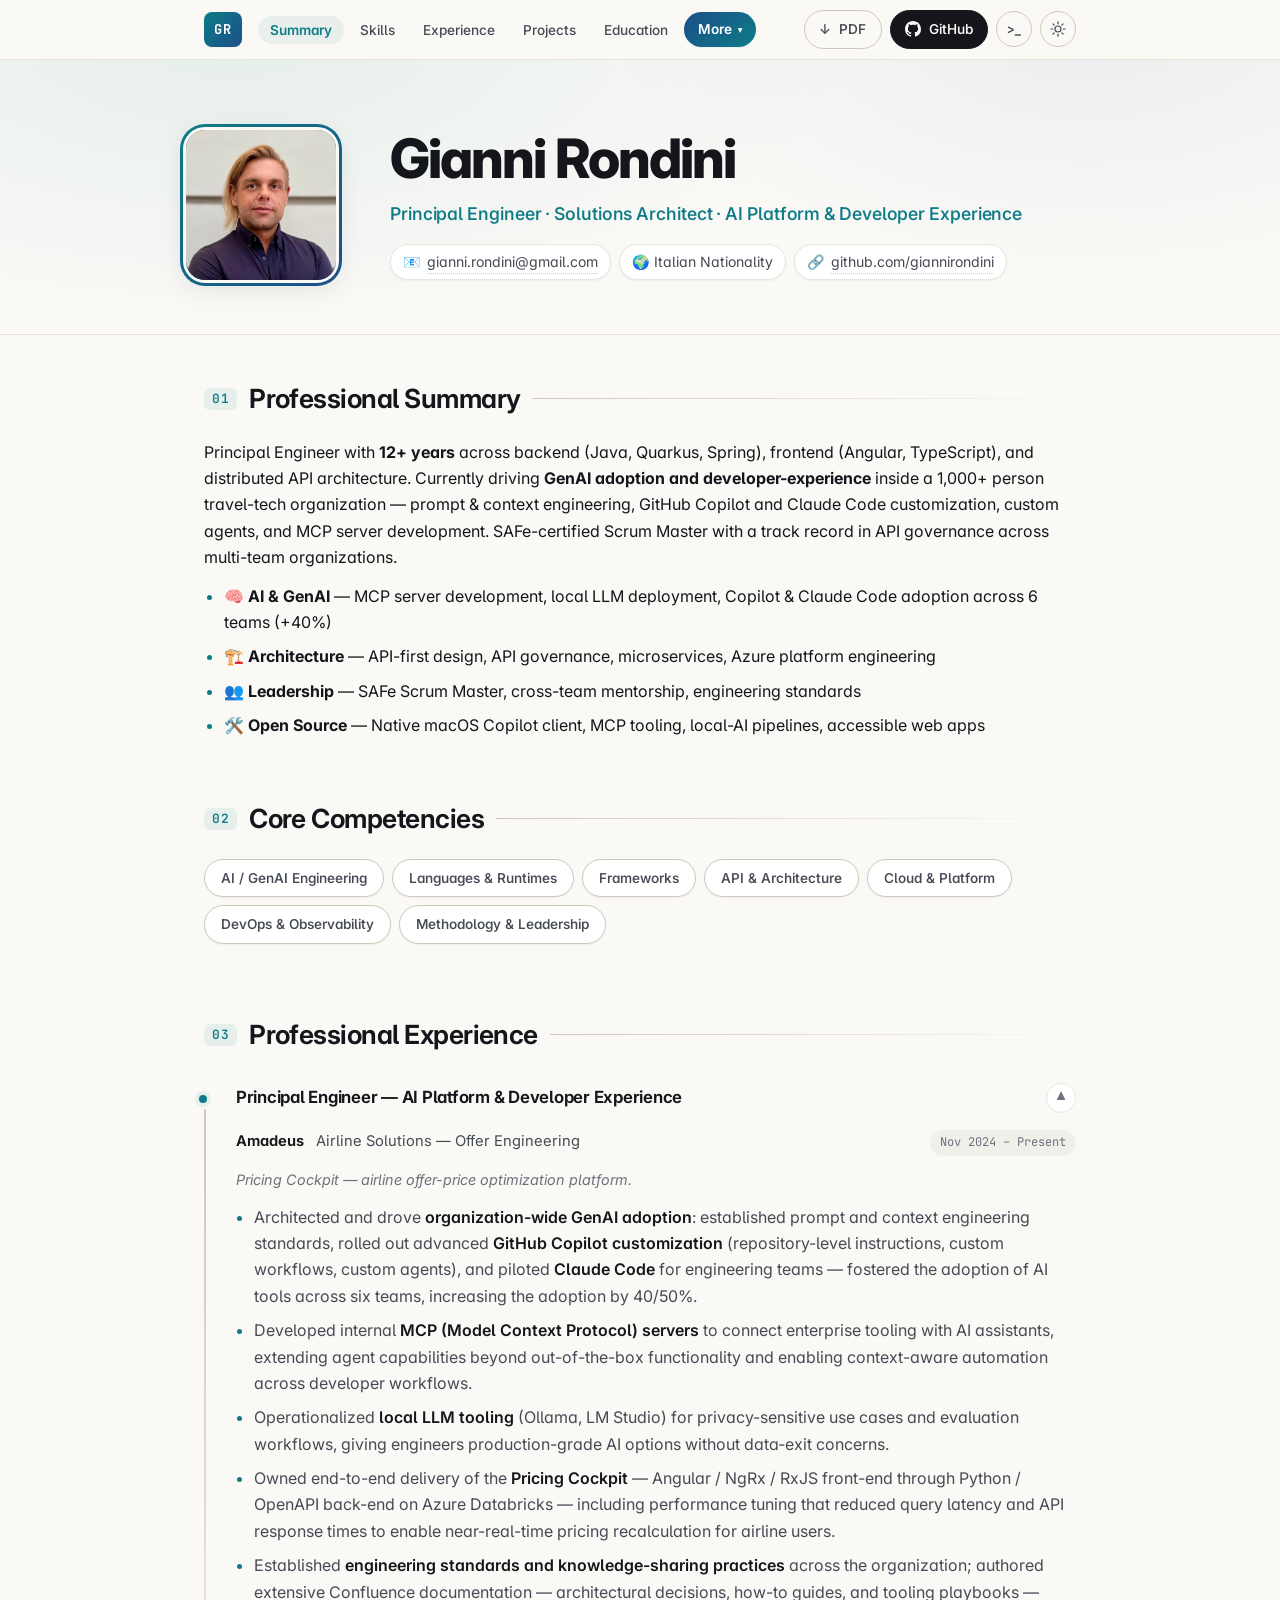
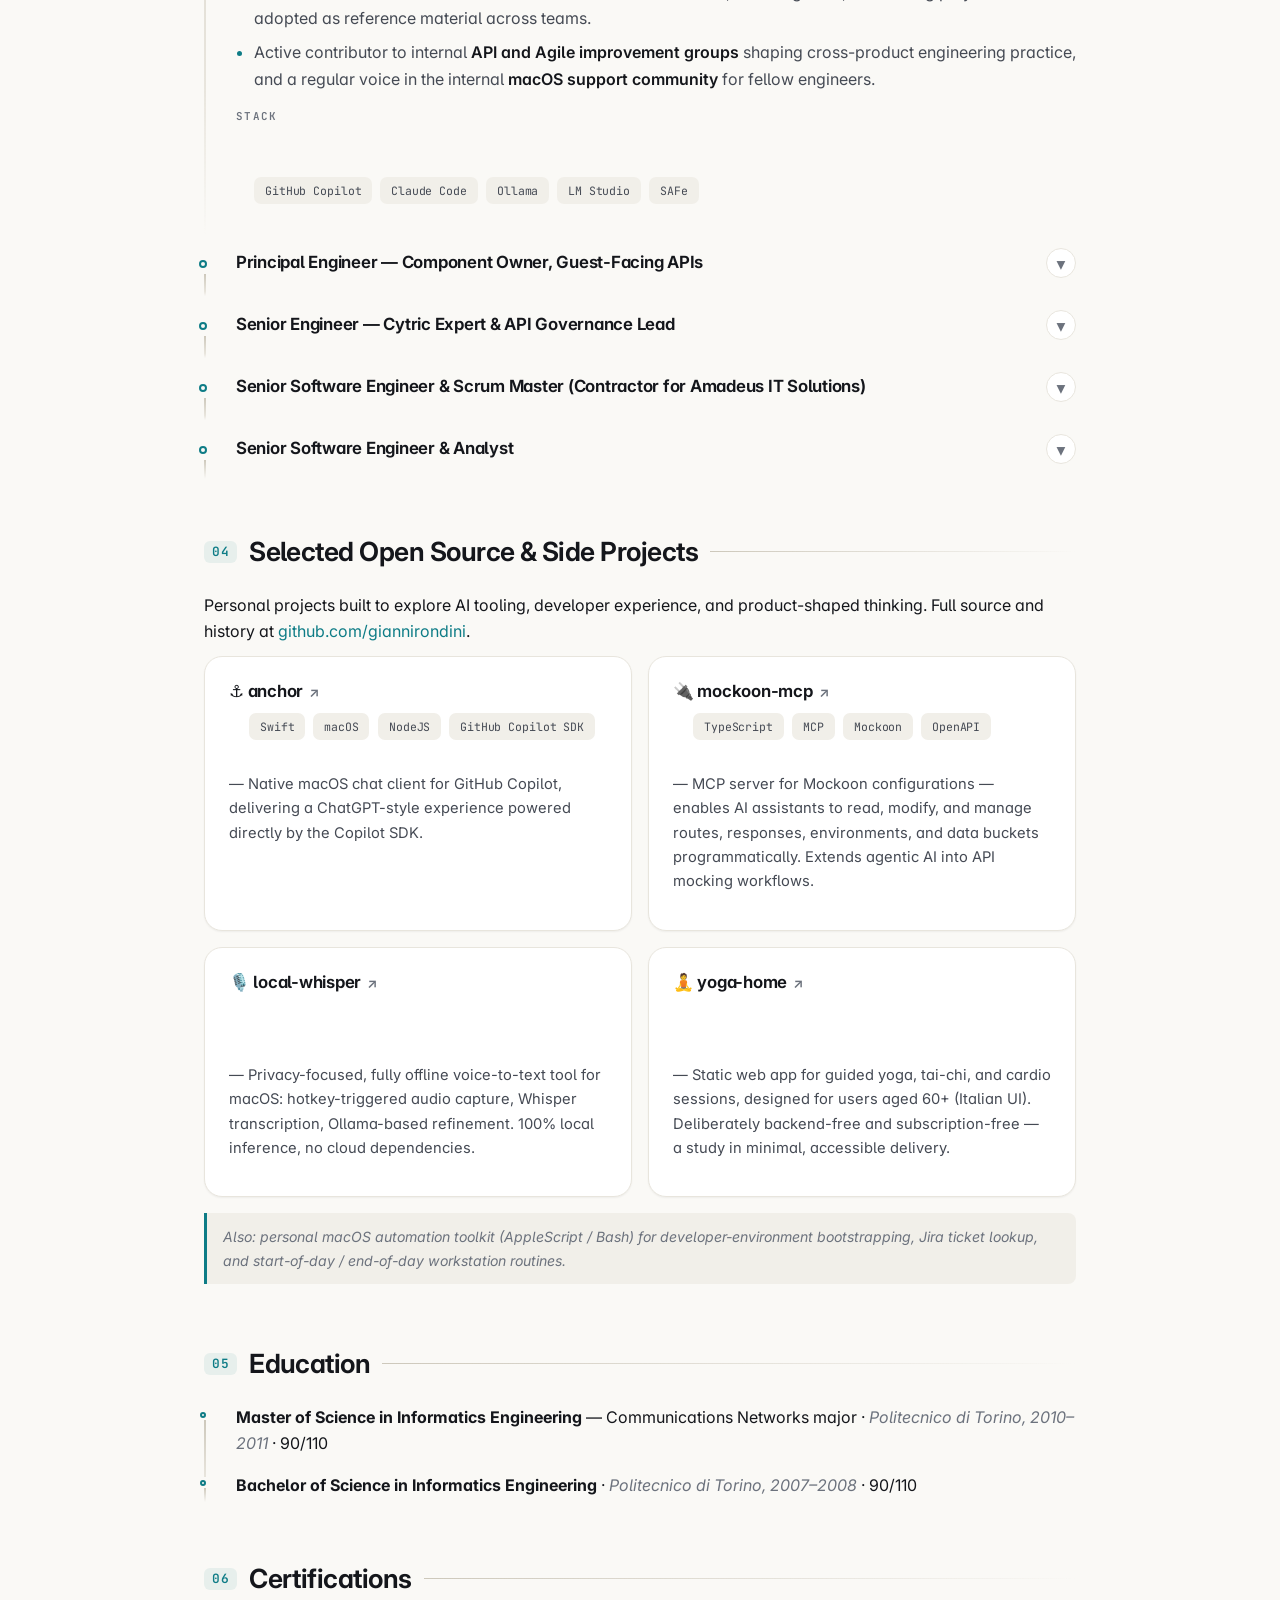
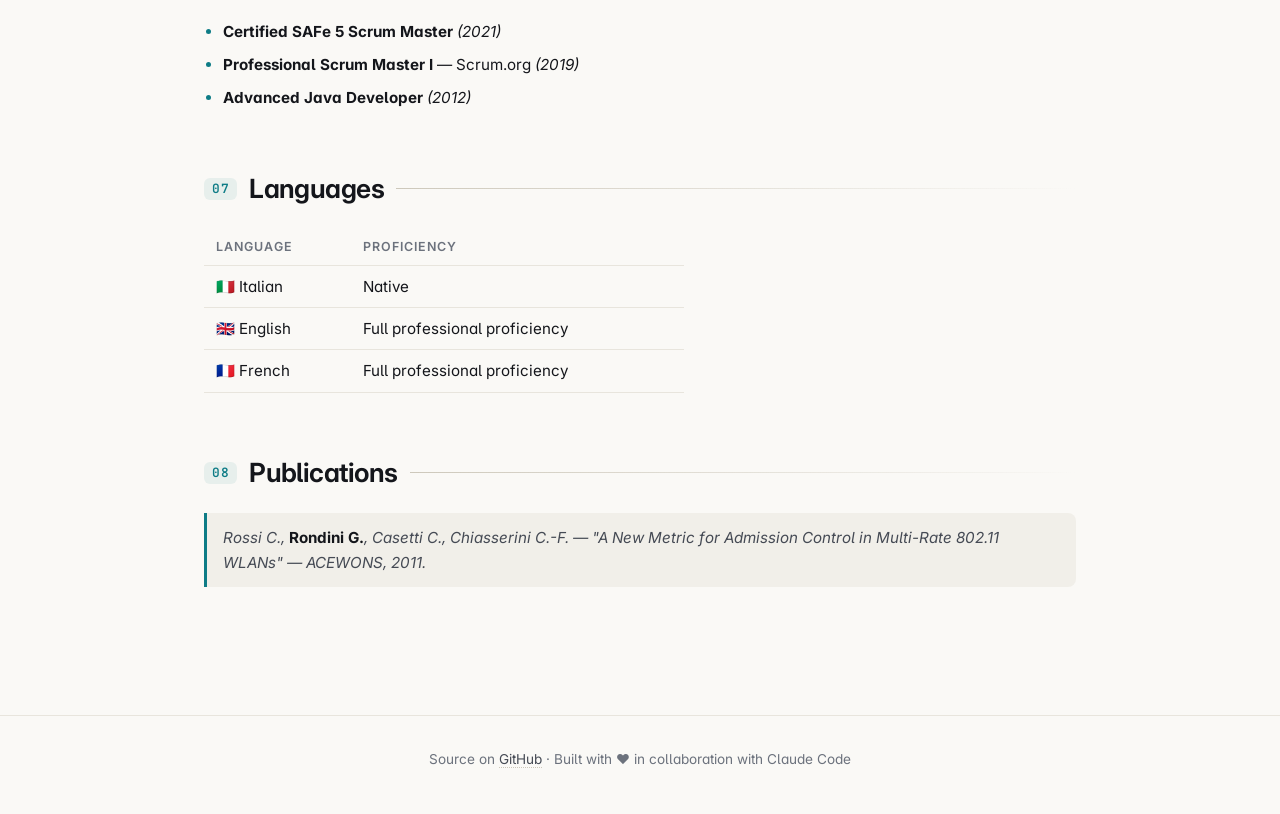
==== commit 6441d81b: "feat(): link the terminal version from the classic nav Adds a ">_" icon button next to the theme tog" ====
--- a/index.html
+++ b/index.html
@@ -21,7 +21,7 @@
       <a class="topnav__brand" href="#top" aria-label="Top of page">GR</a>
       <ul class="topnav__links" id="navLinks" role="list"></ul>
       <div class="topnav__actions">
-        <a class="btn btn--ghost" id="downloadPdf" href="pdf/Gianni-Rondini-CV.pdf" download>
+        <a class="btn btn--ghost btn--pdf" id="downloadPdf" href="pdf/Gianni-Rondini-CV.pdf" download aria-label="Download PDF">
           <span aria-hidden="true">↓</span>
           <span>PDF</span>
         </a>
@@ -30,6 +30,9 @@
             <path fill="currentColor" d="M8 0C3.58 0 0 3.58 0 8a8 8 0 0 0 5.47 7.59c.4.07.55-.17.55-.38 0-.19-.01-.82-.01-1.49-2.01.37-2.53-.49-2.69-.94-.09-.23-.48-.94-.82-1.13-.28-.15-.68-.52-.01-.53.63-.01 1.08.58 1.23.82.72 1.21 1.87.87 2.33.66.07-.52.28-.87.51-1.07-1.78-.2-3.64-.89-3.64-3.95 0-.87.31-1.59.82-2.15-.08-.2-.36-1.02.08-2.12 0 0 .67-.21 2.2.82.64-.18 1.32-.27 2-.27.68 0 1.36.09 2 .27 1.53-1.04 2.2-.82 2.2-.82.44 1.1.16 1.92.08 2.12.51.56.82 1.27.82 2.15 0 3.07-1.87 3.75-3.65 3.95.29.25.54.73.54 1.48 0 1.07-.01 1.93-.01 2.2 0 .21.15.46.55.38A8.012 8.012 0 0 0 16 8c0-4.42-3.58-8-8-8z"/>
           </svg>
           <span>GitHub</span>
+        </a>
+        <a class="btn btn--icon btn--cli" href="cli/" title="Terminal version" aria-label="Open the terminal version of this CV">
+          <span aria-hidden="true">&gt;_</span>
         </a>
         <button class="btn btn--icon" id="themeToggle" type="button" aria-label="Toggle dark mode" aria-pressed="false">
           <svg class="icon icon--sun" viewBox="0 0 24 24" width="18" height="18" aria-hidden="true" focusable="false">
--- a/style.css
+++ b/style.css
@@ -222,6 +222,25 @@
   justify-content: center;
 }
 
+.btn--cli {
+  font-family: var(--font-mono);
+  font-size: 0.8rem;
+  font-weight: 700;
+  letter-spacing: -0.04em;
+}
+
+/* Narrow phones: actions go icon-only so the "More" menu never overlaps them. */
+@media (max-width: 420px) {
+  .btn--github span { display: none; }
+  .btn--github { padding: 7px 9px; }
+}
+
+@media (max-width: 380px) {
+  .btn--pdf span:last-child { display: none; }
+  .btn--pdf { padding: 7px 11px; }
+  .topnav__actions { gap: var(--space-1); }
+}
+
 .btn--icon .icon--moon { display: none; }
 [data-theme="dark"] .btn--icon .icon--sun { display: none; }
 [data-theme="dark"] .btn--icon .icon--moon { display: block; }
@@ -273,15 +292,17 @@
 .topnav__links {
   list-style: none;
   display: flex;
+  align-items: center;
   gap: var(--space-1);
   margin: 0;
   padding: 0;
   flex: 1;
-  overflow-x: auto;
-  scrollbar-width: none;
-}
-
-.topnav__links::-webkit-scrollbar { display: none; }
+  min-width: 0;
+  /* Overflow is handled by initNavPriority (main.js): trailing links move
+     into the "More" dropdown until the row fits. Must stay visible so the
+     dropdown isn't clipped. */
+  overflow: visible;
+}
 
 .topnav__links a {
   color: var(--text-soft);
@@ -311,8 +332,94 @@
   gap: var(--space-2);
 }
 
+/* "More" overflow dropdown (priority+ nav) */
+.topnav__more {
+  position: relative;
+}
+
+.topnav__more-btn {
+  display: inline-flex;
+  align-items: center;
+  gap: 6px;
+  font: inherit;
+  font-size: 0.85rem;
+  font-weight: 600;
+  line-height: 1.65; /* match .topnav__links a (inherited body line-height) */
+  color: #fff;
+  /* Reversed brand gradient: same palette as the GR badge, distinct reading.
+     Both stops are theme tokens, so it adapts to light/dark. */
+  background: linear-gradient(135deg, var(--accent-2) 0%, var(--accent) 100%);
+  border: 0;
+  cursor: pointer;
+  padding: 6px 14px;
+  border-radius: var(--radius-pill);
+  white-space: nowrap;
+  box-shadow: var(--shadow-sm);
+  transition: filter 160ms ease, box-shadow 160ms ease, transform 160ms var(--motion-ease);
+}
+
+.topnav__more-btn:hover {
+  filter: brightness(1.08);
+  transform: translateY(-1px);
+  box-shadow: 0 3px 10px color-mix(in srgb, var(--accent) 30%, transparent);
+}
+
+.topnav__more.is-open .topnav__more-btn {
+  filter: brightness(1.12);
+  box-shadow: 0 3px 10px color-mix(in srgb, var(--accent) 35%, transparent);
+}
+
+.topnav__more-caret {
+  font-size: 0.7em;
+  transition: transform 200ms var(--motion-ease);
+}
+
+.topnav__more.is-open .topnav__more-caret {
+  transform: rotate(180deg);
+}
+
+.topnav__more-menu {
+  position: absolute;
+  top: calc(100% + 14px);
+  right: 0;
+  min-width: 180px;
+  margin: 0;
+  padding: var(--space-2);
+  list-style: none;
+  background: var(--bg-elev);
+  border: 1px solid var(--border);
+  border-radius: var(--radius-md);
+  box-shadow: var(--shadow-lg);
+  display: none;
+  z-index: 200;
+}
+
+.topnav__more.is-open .topnav__more-menu {
+  display: block;
+}
+
+@media (prefers-reduced-motion: no-preference) {
+  .topnav__more.is-open .topnav__more-menu {
+    animation: moreMenuIn 180ms var(--motion-ease) both;
+  }
+
+  @keyframes moreMenuIn {
+    from { opacity: 0; transform: translateY(-6px); }
+    to   { opacity: 1; transform: translateY(0); }
+  }
+}
+
+/* Menu links inherit .topnav__links a pill styles; reshape them into rows. */
+.topnav__more-menu a {
+  display: block;
+  border-radius: var(--radius-sm);
+}
+
 @media (max-width: 720px) {
-  .topnav__links { display: none; }
+  .topnav__inner {
+    padding: 0 var(--space-4);
+    gap: var(--space-2);
+  }
 }
 
 /* =====================================================================
